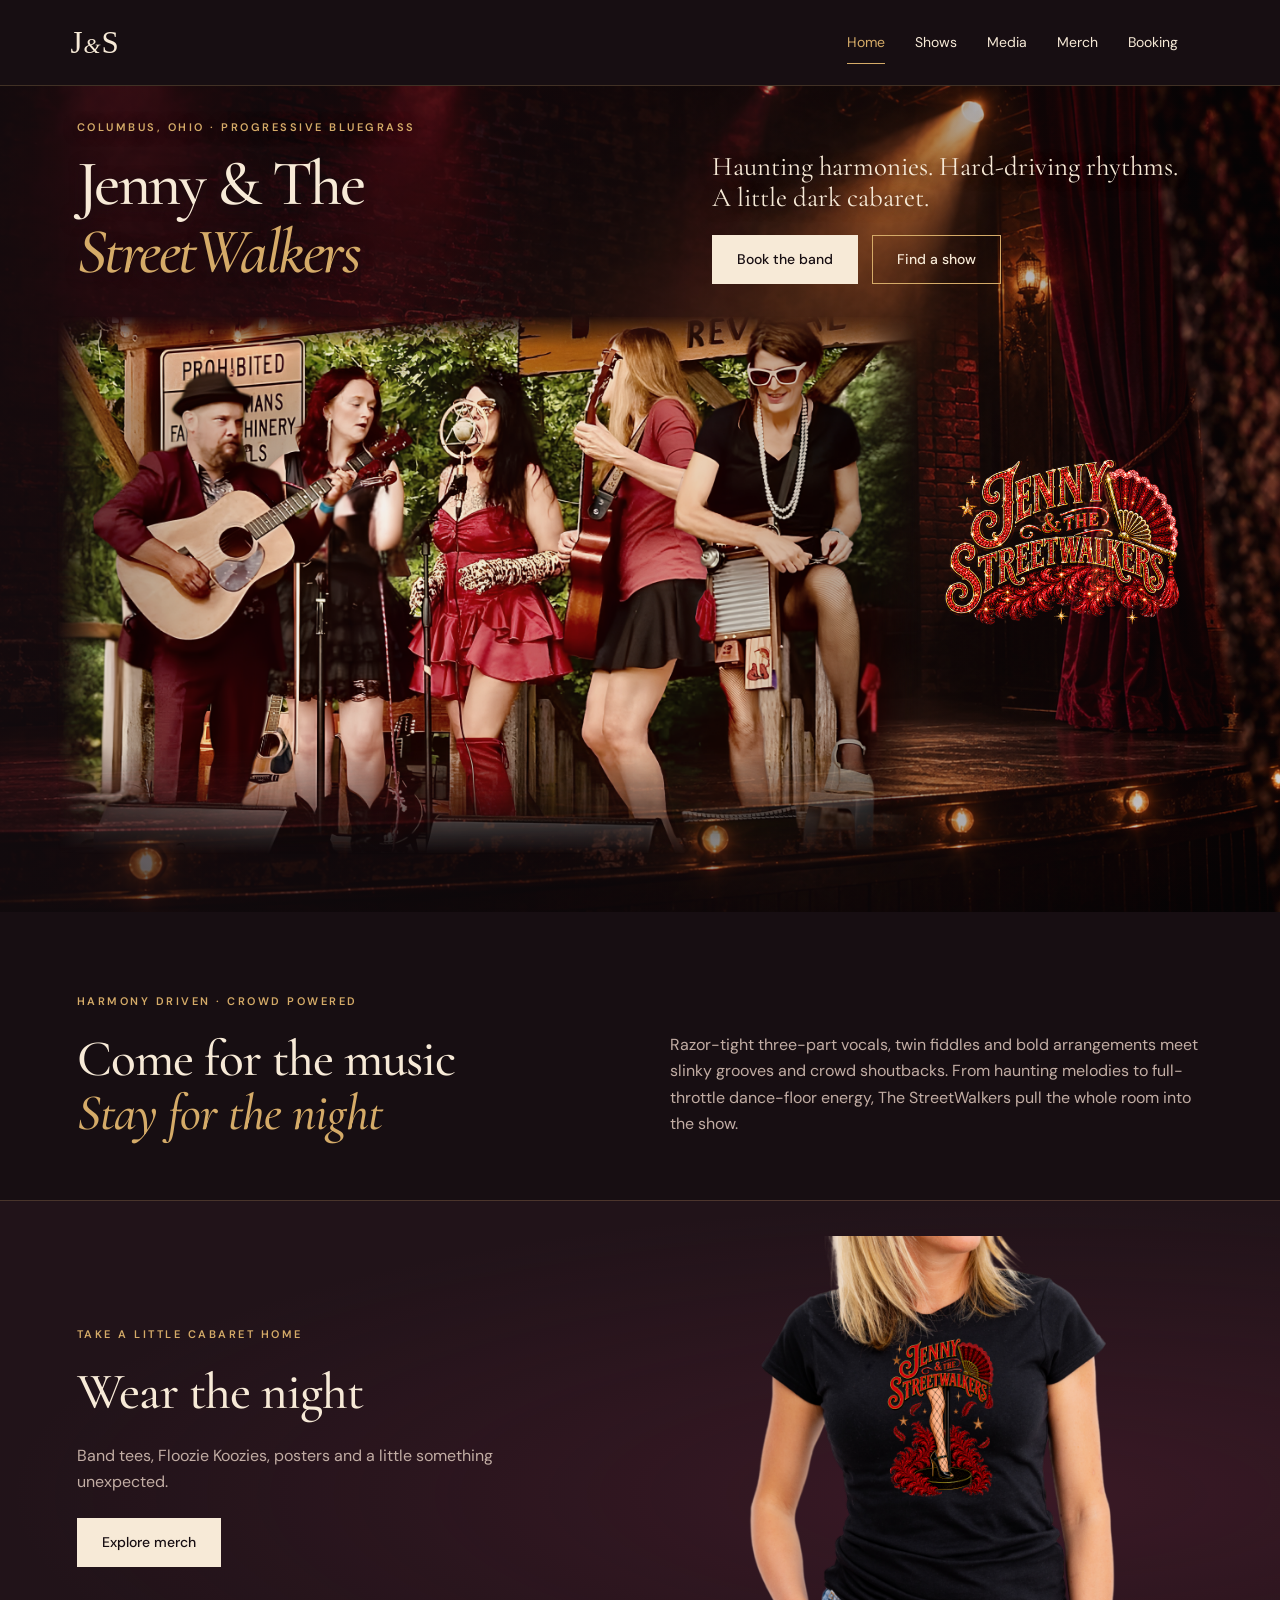
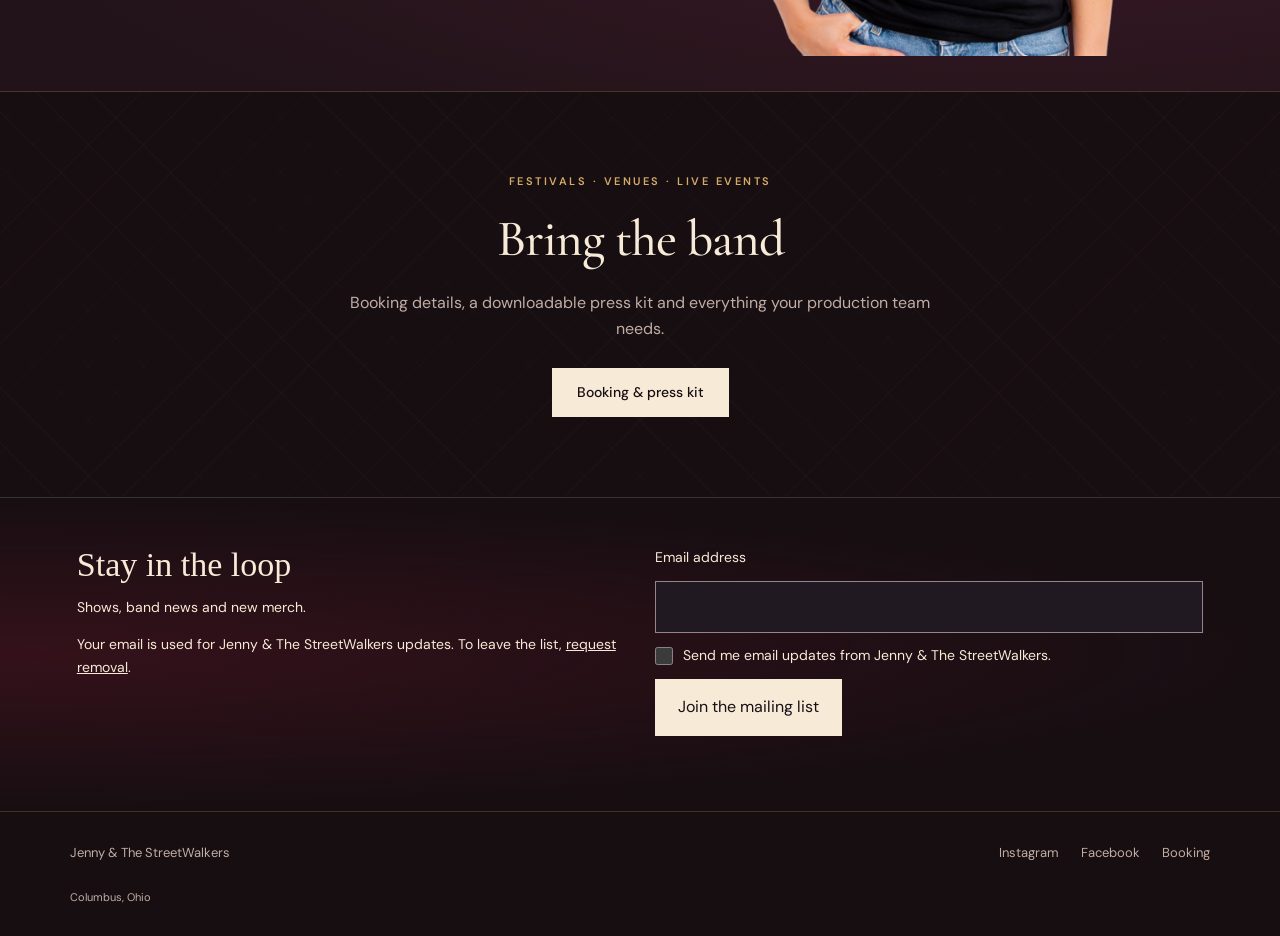
==== index.html @ 3a01b727 "Initial commit" ====
<!doctype html>
<html lang="en">
<head>
  <meta charset="utf-8">
  <meta name="viewport" content="width=device-width,initial-scale=1">
  <meta name="robots" content="index,follow">
  <meta name="theme-color" content="#170e12">
  <meta name="description" content="Jenny &amp; The StreetWalkers. Harmony-driven progressive bluegrass from Columbus, Ohio. Shows, merchandise, media and festival booking.">
  <title>Home | Jenny &amp; The StreetWalkers</title>
  <link rel="icon" href="art/logo.png">
  <link rel="stylesheet" href="release.css?v=shows-1">
<link rel="stylesheet" href="mailing-list.css"></head>
<body>
<a class="skip" href="#main">Skip to content</a>
<header>
  <a class="wordmark" href="index.html" aria-label="Jenny &amp; The StreetWalkers home">J<span>&amp;</span>S</a>
  <nav aria-label="Main navigation"><a aria-current="page" href="index.html">Home</a><a href="shows.html">Shows</a><a href="media.html">Media</a><a href="merch.html">Merch</a><a href="contact.html">Booking</a></nav>
</header>
<main id="main">
<section class="hero hero-performance">
  <div class="hero-copy"><p class="eyebrow">Columbus, Ohio · Progressive bluegrass</p>
    <h1>Jenny &amp; The<br/><em>StreetWalkers</em></h1>
    <p class="hero-tag">Haunting harmonies. Hard-driving rhythms.<br/>A little dark cabaret.</p>
    <p class="hero-sub">Roots, dark cabaret &amp; circus noir. Five musicians. One shared microphone. A night built together.</p>
    <div class="actions"><a class="button light" href="contact.html">Book the band</a><a class="button" href="shows.html">Find a show</a></div>
  </div>
  <div class="hero-visuals"><figure class="hero-band-photo"><img src="band.png" width="4000" height="2500" fetchpriority="high" alt="Jenny &amp; The StreetWalkers performing together"></figure>
  <figure class="hero-art"><img src="art/logo.png" width="2000" height="2000" alt="Jenny &amp; The StreetWalkers logo"></figure>
  </div>
</section>
<section class="section intro"><p class="eyebrow">Harmony driven · Crowd powered</p><div class="split"><h2>Come for the music<br/><em>Stay for the night</em></h2><p>Razor-tight three-part vocals, twin fiddles and bold arrangements meet slinky grooves and crowd shoutbacks. From haunting melodies to full-throttle dance-floor energy, The StreetWalkers pull the whole room into the show.</p></div>
</section>

<section class="section merch-teaser"><div><p class="eyebrow">Take a little cabaret home</p><h2>Wear the night</h2><p>Band tees, Floozie Koozies, posters and a little something unexpected.</p><a class="button light" href="merch.html">Explore merch</a></div><img src="art/wear-the-night-slide6.png" width="2000" height="2000" loading="lazy" alt="Jenny &amp; The StreetWalkers merchandise artwork"></section>
<section class="section booking"><p class="eyebrow">Festivals · Venues · Live events</p><h2>Bring the band</h2><p>Booking details, a downloadable press kit and everything your production team needs.</p><a class="button light" href="contact.html">Booking &amp; press kit</a></section>
</main>
<section class="mailing-signup jenny-mailing" aria-labelledby="mailing-heading"><div><h2 id="mailing-heading">Stay in the loop</h2><p>Shows, band news and new merch.</p><p>Your email is used for Jenny &amp; The StreetWalkers updates. To leave the list, <a href="mailto:jennywalker4rio@gmail.com?subject=Unsubscribe">request removal</a>.</p></div><form name="jenny-mailing-list" method="POST" data-netlify="true" netlify-honeypot="bot-field"><input type="hidden" name="form-name" value="jenny-mailing-list"><p hidden><label>Leave this empty<input name="bot-field" tabindex="-1" autocomplete="off"></label></p><label for="mailing-email">Email address</label><input id="mailing-email" name="email" type="email" autocomplete="email" required maxlength="254"><label class="mailing-consent"><input type="checkbox" name="consent" value="Yes, send me email updates" required><span>Send me email updates from Jenny &amp; The StreetWalkers.</span></label><button type="submit">Join the mailing list</button><p role="status" aria-live="polite"></p></form></section><footer><span>Jenny &amp; The StreetWalkers</span><div><a href="https://www.instagram.com/jwalkers007/" target="_blank" rel="noopener noreferrer">Instagram</a><a href="https://www.facebook.com/share/1En8tn4dpR/" target="_blank" rel="noopener noreferrer">Facebook</a><a href="contact.html">Booking</a></div><small>Columbus, Ohio</small></footer>
<script src="mailing-list.js" defer></script></body>
</html>
---- release.css ----
@import url('https://fonts.googleapis.com/css2?family=Cormorant+Garamond:ital,wght@0,500;0,600;1,500&family=DM+Sans:wght@400;500;600&display=swap');
:root{color-scheme:dark;--ink:#170e12;--cream:#f7ead7;--muted:#c2ada4;--gold:#d5ab68;--line:#d5ab6838}
*{box-sizing:border-box}html{scroll-behavior:smooth;scroll-padding-top:24px}body{margin:0;background:var(--ink);color:var(--cream);font-family:'DM Sans',Arial,sans-serif;font-size:16px;line-height:1.65}a{color:inherit;text-decoration:none}a:focus-visible,select:focus-visible{outline:2px solid var(--gold);outline-offset:5px}img{display:block;max-width:100%;height:auto}select{font:inherit}[hidden]{display:none!important}p{margin:0 0 22px}h1,h2,h3{font-family:'Cormorant Garamond',Georgia,serif;font-weight:500;line-height:1.06;margin:0 0 24px}h1{font-size:clamp(56px,6.2vw,92px);letter-spacing:-2.5px}h2{font-size:clamp(38px,4vw,60px);letter-spacing:-1px}h3{font-size:30px}em{color:var(--gold);font-weight:500}.eyebrow{text-transform:uppercase;letter-spacing:2.5px;font-size:11px;font-weight:600;color:var(--gold);margin:0 0 22px}.muted{color:var(--muted);font-size:14px}.lead{font-family:'Cormorant Garamond',Georgia,serif;font-size:clamp(26px,3vw,38px);line-height:1.3;max-width:750px}.section{padding:80px max(6%,calc((100% - 1250px)/2))}.actions{display:flex;gap:14px;flex-wrap:wrap;margin-top:28px}.button{display:inline-flex;align-items:center;justify-content:center;min-height:48px;padding:13px 24px;border:1px solid var(--gold);font-size:14px;font-weight:500;line-height:1.5;transition:background .2s,color .2s}.button.light{background:var(--cream);color:var(--ink);border-color:var(--cream)}.button:hover{background:var(--gold);color:var(--ink)}.text-link{display:inline-block;border-bottom:1px solid var(--gold);padding-bottom:5px;font-size:14px;color:var(--gold)}
header{display:grid;grid-template-columns:auto 1fr auto;gap:32px;align-items:center;padding:17px 5.5%;border-bottom:1px solid var(--line);background:#170e12}.wordmark{font-family:Georgia,serif;font-size:31px;letter-spacing:-2px}.wordmark span{font-size:22px;font-style:italic;padding:0 3px}nav{display:flex;justify-content:flex-end;align-items:center;gap:30px;font-size:14px}nav a{padding:9px 0;border-bottom:1px solid transparent}nav a:hover,nav a[aria-current]{color:var(--gold);border-color:var(--gold)}.rg-escape{width:40px;height:40px;border:1px solid var(--line);border-radius:50%;padding:4px}.rg-escape img{width:100%;height:100%;object-fit:cover;border-radius:50%;filter:invert(1)}
.hero{display:grid;grid-template-columns:1.05fr .95fr;align-items:center;min-height:680px;padding:45px max(6%,calc((100% - 1250px)/2)) 50px;gap:30px;position:relative;isolation:isolate;overflow:hidden;background:radial-gradient(ellipse at 90% 45%,#65243180,transparent 65%),#170e12}.hero:before{content:'';position:absolute;inset:0;background:linear-gradient(90deg,#170e12b8 0%,#170e1280 48%,#170e1233 100%),url('stage.png') center/cover;z-index:-1}.hero-copy{position:relative;z-index:1}.hero h1{font-size:clamp(45px,5.3vw,80px)}.hero-tag{font-family:'Cormorant Garamond',Georgia,serif;font-size:clamp(27px,3.2vw,44px);line-height:1.12;margin-top:30px}.hero-sub{max-width:430px;font-size:15px;color:var(--muted)}.hero-art{margin:0;display:flex;justify-content:center;align-items:center}.hero-art img{max-height:650px;width:100%;object-fit:contain;filter:drop-shadow(0 22px 40px #0008)}.split{display:grid;grid-template-columns:1fr 1fr;gap:60px;align-items:start}.split>p{color:var(--muted);max-width:550px}.band-photo{margin:45px 0 0;border:1px solid var(--line);overflow:hidden}.band-photo img{width:100%}.intro{padding-bottom:35px}.shows{padding-top:65px}.section-heading{display:flex;justify-content:space-between;align-items:baseline;gap:20px}.show-row{display:flex;align-items:center;gap:32px;padding:25px 0;border-block:1px solid var(--line);margin-bottom:24px}.show-row h3,.show-row p{margin:0}.show-row p{font-size:14px;color:var(--muted);margin-top:7px}.date{min-width:70px;text-align:center}.date span,.date small{display:block;font-size:12px;letter-spacing:2px}.date strong{display:block;font-size:44px;font-family:Georgia,serif;font-weight:400;line-height:1.2}.ticket{margin-left:auto;font-size:14px;color:var(--gold)}.merch-teaser{display:grid;grid-template-columns:1fr 1fr;gap:60px;align-items:center;background:radial-gradient(ellipse at 80% 60%,#6e253f50,transparent 70%),#211319;border-block:1px solid var(--line);padding-block:35px}.merch-teaser img{max-height:420px;width:100%;object-fit:contain}.merch-teaser p:not(.eyebrow){color:var(--muted);max-width:470px}.booking{text-align:center;background:repeating-linear-gradient(45deg,transparent 0 38px,#d5ab6806 38px 39px),repeating-linear-gradient(-45deg,transparent 0 38px,#d5ab6806 38px 39px)}.booking p:not(.eyebrow){color:var(--muted);max-width:600px;margin:0 auto 25px}
.page-heading{padding-bottom:32px;background:radial-gradient(ellipse at 90% 10%,#75253540,transparent 65%)}.page-heading h1{font-size:clamp(68px,9vw,120px)}.booking-grid{display:grid;grid-template-columns:1fr 1fr;gap:28px;padding-top:18px}.contact-card,.press-card{border:1px solid var(--line);padding:36px;background:#211319}.press-card{background:linear-gradient(130deg,#42202a,#211319)}.booking-grid h2{font-size:46px}.phone{font-family:Georgia,serif;font-size:clamp(24px,2.6vw,34px);color:var(--gold);white-space:nowrap}.contact-card .muted{margin-top:25px;margin-bottom:0}.download-list{margin-top:22px}.download-list a{display:flex;justify-content:space-between;gap:15px;padding:17px 0;border-bottom:1px solid var(--line);font-size:14px}.download-list a:hover{color:var(--gold)}.stages{padding-block:45px;border-block:1px solid var(--line)}.stage-list{font-family:'Cormorant Garamond',Georgia,serif;font-size:28px;line-height:1.7;margin:0}.bio{max-width:1000px;margin:auto;padding-inline:6%}.bio>p:not(.eyebrow){color:var(--muted)}.media-panel{padding-top:0}.media-panel .band-photo{margin-top:0;margin-bottom:55px}.media-panel .split p{color:var(--muted)}
.shop-notice{max-width:700px;color:var(--muted);font-size:15px}.product-grid{display:grid;grid-template-columns:repeat(3,minmax(0,1fr));gap:28px;padding-top:24px}.product{border:1px solid var(--line);background:#24151d;display:flex;flex-direction:column;overflow:hidden}.product-art{background:radial-gradient(ellipse at center,#594330,#302029 75%);height:340px;padding:20px}.product-art img{width:100%;height:100%;object-fit:contain}.product-info{padding:25px;display:flex;flex-direction:column;flex:1}.product-title{display:flex;align-items:baseline;justify-content:space-between;gap:12px}.price{font-size:19px;color:var(--gold);white-space:nowrap}.product h2{font-size:29px;letter-spacing:-.4px;margin-bottom:15px}.product-info>p{font-size:14px;color:var(--muted)}.product-info label{font-size:12px;color:var(--gold);margin-bottom:6px}.product-info select{background:var(--ink);color:var(--cream);border:1px solid var(--line);padding:10px;width:100%;margin-bottom:18px}.product-info .offer{color:var(--gold);font-size:12px;margin-top:auto}.availability{font-size:12px!important;margin:12px 0 0;border-top:1px solid var(--line);padding-top:12px}.bundle-note{padding-top:15px}.bundle-note .muted{max-width:700px}.bundle-note h2{font-size:45px}
footer{display:flex;align-items:center;flex-wrap:wrap;gap:25px;padding:30px 5.5%;border-top:1px solid var(--line);font-size:13px;color:var(--muted)}footer>span{margin-right:auto}footer div{display:flex;gap:22px}footer a:hover{color:var(--gold)}footer small{flex-basis:100%;font-size:11px}.skip{position:fixed;left:10px;top:-100px;z-index:20;padding:12px;background:var(--cream);color:var(--ink)}.skip:focus{top:10px}
@media(max-width:1000px){.product-grid{grid-template-columns:repeat(2,minmax(0,1fr))}.hero{min-height:0}.hero h1{font-size:53px}.hero-art img{max-height:580px}.booking-grid{gap:18px}.contact-card,.press-card{padding:26px}.booking-grid h2{font-size:38px}.split{gap:35px}}
@media(max-width:650px){header{grid-template-columns:1fr auto;gap:10px;padding:13px 6%}header .wordmark{grid-column:1;grid-row:1}header .rg-escape{grid-column:2;grid-row:1}nav{grid-column:1/-1;grid-row:2;justify-content:space-between;gap:12px;font-size:13px}nav a{min-height:44px;display:flex;align-items:center}.section{padding:55px 6%}.hero{grid-template-columns:1fr;padding:40px 6% 30px;gap:12px}.hero h1{font-size:clamp(42px,11vw,67px);letter-spacing:-1.5px}.hero-copy .eyebrow{font-size:10px;letter-spacing:1.5px}.hero-tag{font-size:33px;margin-top:22px}.hero-sub{font-size:14px}.hero-art img{max-height:460px}.hero-art{margin-top:15px}.actions{gap:10px}.button{padding:13px 19px}.split,.booking-grid{grid-template-columns:1fr;gap:22px}.intro{padding-bottom:20px}.intro h2{font-size:40px}.band-photo{margin-top:24px}.section-heading{display:block}.section-heading .eyebrow{margin-top:-8px}.show-row{gap:14px;flex-wrap:wrap}.show-row h3{font-size:25px}.date{min-width:53px}.ticket{margin-left:67px}.merch-teaser{grid-template-columns:1fr;gap:20px}.merch-teaser img{max-height:320px}.page-heading{padding-bottom:24px}.page-heading h1{font-size:76px}.booking-grid{padding-top:0}.contact-card,.press-card{padding:24px}.press-card .button{width:100%;padding-inline:12px}.stage-list{font-size:25px}.product-grid{grid-template-columns:1fr;padding-top:10px;gap:24px}.product-art{height:360px}.product-title h2{font-size:32px}.product-info{padding:24px}.product-info .offer{margin-top:0}.bundle-note{padding-top:0}.media-panel{padding-top:0}.media-panel .split>div+div{padding-top:20px}footer{gap:18px}footer>span{flex-basis:100%}}
@media(prefers-reduced-motion:reduce){html{scroll-behavior:auto}*{transition:none!important}}

/* Prominent biography and email booking contact. */
.email{display:inline-block;color:var(--gold);font-size:clamp(17px,1.8vw,24px);overflow-wrap:anywhere}.bio-feature{display:grid;grid-template-columns:.85fr 1.35fr;gap:65px;max-width:none;padding:35px max(6%,calc((100% - 1250px)/2)) 75px}.bio-heading img{width:240px;margin:25px 0}.bio-heading .button{display:flex;width:max-content}.bio-heading .text-link{margin-top:20px}.bio-story p{color:var(--muted)}.bio-story p:first-child{font-family:Georgia,serif;font-size:23px;line-height:1.55;color:var(--cream)}.shows-widget{min-height:160px;margin-bottom:25px}.hero-copy{text-shadow:0 2px 14px #170e12}.hero-copy .button{text-shadow:none}
@media(max-width:650px){.bio-feature{grid-template-columns:1fr;gap:30px;padding:15px 6% 45px}.bio-heading img{display:none}.bio-heading h2{font-size:43px}.bio-story p:first-child{font-size:20px}.hero:before{background-image:linear-gradient(90deg,#170e12b0,#170e1266);background-image:linear-gradient(90deg,#170e12b0,#170e1266),url(stage.png);background-position:65% top}.email{font-size:18px}}

/* Performance photography and cabaret artwork share the opening stage. */
.hero-performance{display:block;padding-top:32px;padding-bottom:40px}
.hero-performance .hero-copy{display:grid;grid-template-columns:1.2fr 1fr;column-gap:45px;align-items:center;margin-bottom:30px}
.hero-performance .eyebrow{grid-column:1/-1;margin-bottom:14px}
.hero-performance h1{grid-column:1;grid-row:2/4;font-size:clamp(46px,5vw,70px);margin-bottom:0}
.hero-performance .hero-tag{grid-column:2;grid-row:2;font-size:27px;margin:0 0 18px}
.hero-performance .hero-sub{display:none}
.hero-performance .actions{grid-column:2;grid-row:3;margin:0}
.hero-visuals{display:grid;grid-template-columns:minmax(0,1fr) 25%;align-items:center;gap:14px;position:relative}
.hero-band-photo{margin:0;border:1px solid var(--line);box-shadow:0 16px 45px #0007}
.hero-band-photo img{width:100%;height:auto}
.hero-performance .hero-art{margin:0;mix-blend-mode:screen}
.hero-performance .hero-art img{max-height:490px;filter:none}
@media(max-width:650px){
.hero-performance{padding-top:25px}
.hero-performance .hero-copy{display:block;margin-bottom:25px}
.hero-performance h1{font-size:clamp(42px,11vw,64px);margin-bottom:18px}
.hero-performance .hero-tag{font-size:23px;max-width:330px}
.hero-performance .actions{margin-top:20px}
.hero-visuals{display:block;padding-bottom:135px}
.hero-performance .hero-art{position:absolute;right:-4px;bottom:-5px;width:115px}
.hero-performance .hero-art img{max-height:155px}
.hero-visuals:after{content:'Roots, dark cabaret & circus noir';display:block;position:absolute;left:0;bottom:40px;max-width:55%;font-family:Georgia,serif;font-size:21px;line-height:1.4;color:var(--gold)}
}

/* Feather the live photograph into the stage rather than framing it. */
.hero-performance{padding-bottom:70px}
.hero-visuals{align-items:end;gap:20px}
.hero-band-photo{border:0;box-shadow:none;position:relative;margin:0 -16px -12px -20px}
.hero-band-photo img{filter:brightness(.94) saturate(.92) sepia(.09);-webkit-mask-image:linear-gradient(to right,transparent,#000 5%,#000 94%,transparent),linear-gradient(to bottom,transparent,#000 6%,#000 80%,transparent 100%);mask-image:linear-gradient(to right,transparent,#000 5%,#000 94%,transparent),linear-gradient(to bottom,transparent,#000 6%,#000 80%,transparent 100%);-webkit-mask-composite:source-in;mask-composite:intersect}
.hero-performance .hero-art{align-self:center;padding-bottom:45px}
.hero-performance .hero-art img{max-height:310px}
.bio-heading img{mix-blend-mode:screen;width:270px;max-height:365px;object-fit:contain;object-position:left center}
@media(max-width:650px){.hero-performance{padding-bottom:30px}.hero-band-photo{margin:0 -12px}.hero-band-photo img{-webkit-mask-image:linear-gradient(to right,transparent,#000 4%,#000 96%,transparent),linear-gradient(to bottom,transparent,#000 5%,#000 85%,transparent);mask-image:linear-gradient(to right,transparent,#000 4%,#000 96%,transparent),linear-gradient(to bottom,transparent,#000 5%,#000 85%,transparent)}.hero-performance .hero-art{padding-bottom:0;bottom:0;width:112px}.hero-performance .hero-art img{max-height:130px}.bio-heading img{display:block;width:145px;max-height:185px;margin:18px 0}}

.calendar-heading{padding-bottom:32px}.calendar-heading h1{font-size:clamp(48px,7vw,88px)}
.calendar-frame{margin:0 auto 80px;width:88%;max-width:1250px;padding:34px;background:repeating-linear-gradient(55deg,transparent 0 17px,#080407 18px 21px,transparent 22px 38px),repeating-linear-gradient(-55deg,transparent 0 17px,#080407 18px 21px,transparent 22px 38px),radial-gradient(ellipse at top,#d52948,#870c25 60%,#3c0715);border:1px solid #df4663;box-shadow:0 20px 70px #0008,inset 0 0 35px #160008}
.calendar-panel{background:#170e12;padding:36px;border:1px solid #b94159;box-shadow:0 0 0 5px #16070dc9}.calendar-panel .section-heading h2{font-size:clamp(30px,4vw,48px)}.calendar-panel .shows-widget{min-height:220px}.calendar-panel .actions{flex-wrap:wrap}
@media(max-width:650px){.calendar-frame{width:94%;padding:15px;margin-bottom:45px}.calendar-panel{padding:22px 14px}.calendar-panel .section-heading{display:block}.calendar-panel .section-heading .eyebrow{margin-top:14px}.calendar-heading{padding-top:40px}}

.bundle-grid{display:grid;grid-template-columns:repeat(3,minmax(0,1fr));gap:20px;margin-top:30px}.bundle-card{padding:26px;border:1px solid var(--line);background:#170e12;display:flex;flex-direction:column;align-items:flex-start}.bundle-card h3{font-size:28px;margin:0}.bundle-card p{flex:1}.bundle-card .button{margin-top:15px}@media(max-width:850px){.bundle-grid{grid-template-columns:repeat(2,minmax(0,1fr))}}@media(max-width:550px){.bundle-grid{grid-template-columns:1fr}}

/* Stage photograph and cabaret lighting for the concert calendar. */
.calendar-page{position:relative;isolation:isolate;background:#14090e;overflow:hidden}
.calendar-page:before{content:'';position:absolute;inset:0;z-index:-2;background:linear-gradient(180deg,#18081155,#18081199 65%,#14090e),url('art/calendar-stage.png') center top / min(100%,1080px) auto no-repeat}
.calendar-page:after{content:'';position:absolute;inset:0;z-index:-1;pointer-events:none;background:radial-gradient(ellipse at 3% 15%,#ef173c66,transparent 48%),radial-gradient(ellipse at 97% 22%,#f4aa4940,transparent 45%),linear-gradient(90deg,#14090e80,transparent 30%,transparent 70%,#14090e80)}
.calendar-page .calendar-heading{text-shadow:0 2px 16px #000;padding-top:85px;padding-bottom:65px}
.calendar-page .calendar-frame{padding:64px;width:92%;box-shadow:0 0 65px #b3133945,0 25px 80px #0009,inset 0 0 35px #160008;background:repeating-linear-gradient(55deg,transparent 0 17px,#080407 18px 21px,transparent 22px 38px),repeating-linear-gradient(-55deg,transparent 0 17px,#080407 18px 21px,transparent 22px 38px),radial-gradient(ellipse at 15% 0%,#e23c58,#8b102b 55%,#380714)}
.calendar-page .calendar-panel{background:#170e12f5;box-shadow:0 0 0 5px #16070dc9,0 0 28px #0009}
@media(max-width:650px){.calendar-page:before{background-size:auto,min(145%,750px) auto;background-position:center top}.calendar-page .calendar-heading{padding-top:55px;padding-bottom:45px}.calendar-page .calendar-frame{width:96%;padding:27px}.calendar-page .calendar-panel{padding:22px 12px}}

.bundle-art{display:grid;grid-template-columns:repeat(4,minmax(0,1fr));gap:6px;width:100%;margin-bottom:20px;align-items:center}.bundle-art img{width:100%;height:110px;object-fit:contain}.bundle-price{display:block;color:var(--gold);font-size:24px;margin-top:12px}

.ultimate-product .bundle-art{display:grid;grid-template-columns:repeat(2,minmax(0,1fr));gap:12px;margin:0;padding:20px}.ultimate-product .bundle-art img{width:100%;height:150px;object-fit:contain}.bundle-picker{max-width:660px;display:grid;gap:16px}.bundle-picker select{width:100%;min-height:48px;padding:12px;background:#170e12;color:var(--cream);border:1px solid var(--line);font:inherit}.bundle-picker .button{justify-self:start}.bundle-picker [hidden]{display:none}

.product-info .offer{margin-top:0}.product-info>.checkout{margin-top:auto}.product-info>.availability{min-height:49px}

.media-video{aspect-ratio:16/9;width:100%;background:#000;border:1px solid var(--line);margin-top:35px}.media-video iframe{display:block;width:100%;height:100%;border:0}.video-fallback{margin:14px 0 40px}
---- mailing-list.css ----
.mailing-signup{margin:0;padding:48px 6%;border-top:1px solid #ffffff25;background:#101015;color:#f7ead7;display:grid;grid-template-columns:1fr 1fr;gap:30px}.mailing-signup h2{font:normal 34px Georgia,serif;letter-spacing:0;margin:0 0 12px}.mailing-signup p{font-size:14px;line-height:1.6;margin:0 0 15px}.mailing-signup form{display:flex;flex-direction:column;gap:12px;max-width:600px}.mailing-signup label{font-size:14px}.mailing-signup input[type=email]{width:100%;box-sizing:border-box;min-height:48px;padding:12px;background:#211921;color:#fff;border:1px solid #96838c;font:inherit}.mailing-signup .mailing-consent{display:flex;align-items:flex-start;gap:10px;line-height:1.5}.mailing-signup input[type=checkbox]{width:18px;height:18px;flex:none;margin:2px 0}.mailing-signup button{align-self:flex-start;cursor:pointer;color:#171015;background:#f7ead7;border:1px solid #f7ead7;padding:14px 22px;font:inherit}.mailing-signup [hidden]{display:none}.mailing-signup a{text-decoration:underline}.mailing-signup :focus-visible{outline:2px solid #d5ab68;outline-offset:4px}.mailing-signup.jenny-mailing{background:radial-gradient(ellipse at left,#6f182b55,transparent 70%),#170e12}@media(max-width:650px){.mailing-signup{grid-template-columns:1fr;padding:35px 6%;gap:16px}}

.mailing-signup:not(.jenny-mailing) input[type=email]{background:#181c22;border-color:#626a76}
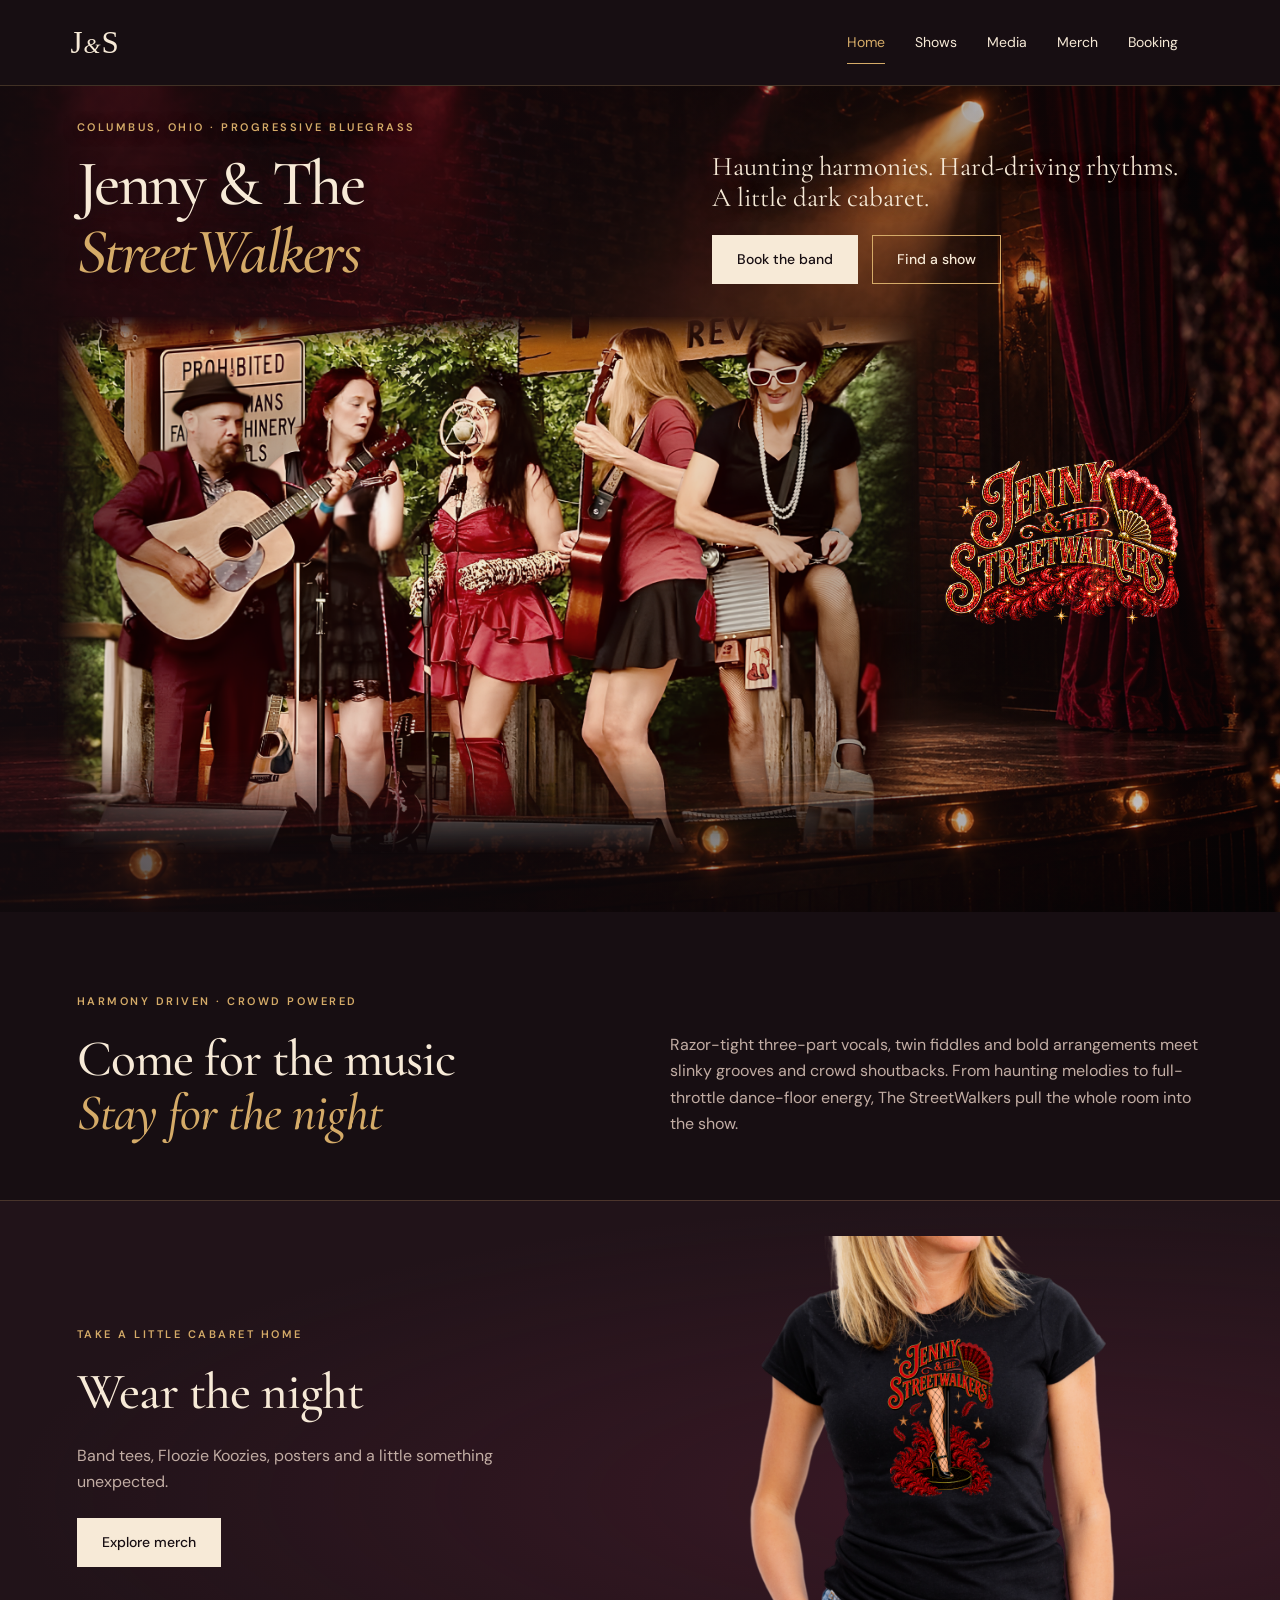
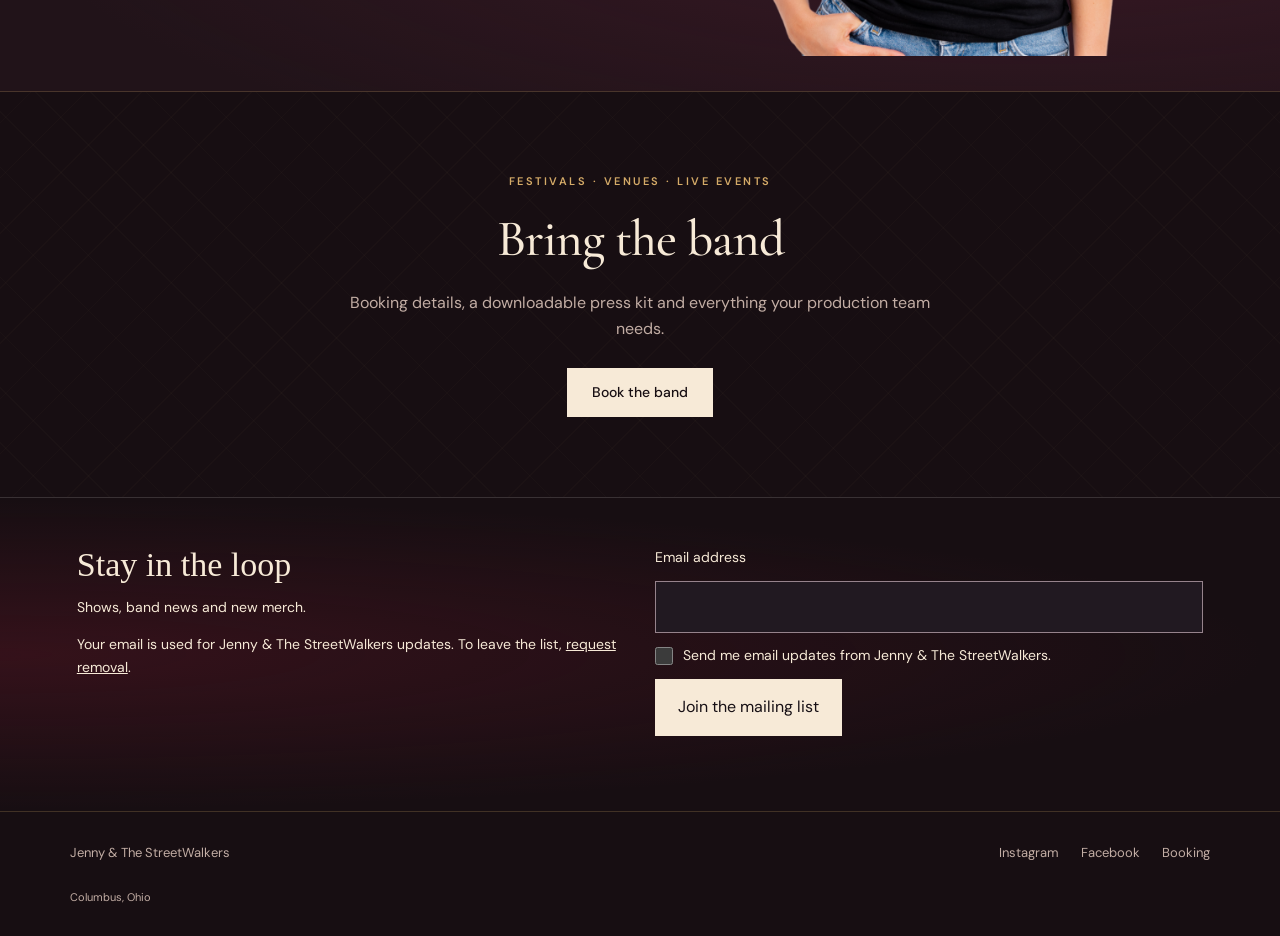
==== commit 9a3f9ded: "Add booking form and past shows" ====
--- a/index.html
+++ b/index.html
@@ -22,7 +22,7 @@
     <h1>Jenny &amp; The<br/><em>StreetWalkers</em></h1>
     <p class="hero-tag">Haunting harmonies. Hard-driving rhythms.<br/>A little dark cabaret.</p>
     <p class="hero-sub">Roots, dark cabaret &amp; circus noir. Five musicians. One shared microphone. A night built together.</p>
-    <div class="actions"><a class="button light" href="contact.html">Book the band</a><a class="button" href="shows.html">Find a show</a></div>
+    <div class="actions"><a class="button light" href="contact.html#booking-form">Book the band</a><a class="button" href="shows.html">Find a show</a></div>
   </div>
   <div class="hero-visuals"><figure class="hero-band-photo"><img src="band.png" width="4000" height="2500" fetchpriority="high" alt="Jenny &amp; The StreetWalkers performing together"></figure>
   <figure class="hero-art"><img src="art/logo.png" width="2000" height="2000" alt="Jenny &amp; The StreetWalkers logo"></figure>
@@ -32,7 +32,7 @@
 </section>
 
 <section class="section merch-teaser"><div><p class="eyebrow">Take a little cabaret home</p><h2>Wear the night</h2><p>Band tees, Floozie Koozies, posters and a little something unexpected.</p><a class="button light" href="merch.html">Explore merch</a></div><img src="art/wear-the-night-slide6.png" width="2000" height="2000" loading="lazy" alt="Jenny &amp; The StreetWalkers merchandise artwork"></section>
-<section class="section booking"><p class="eyebrow">Festivals · Venues · Live events</p><h2>Bring the band</h2><p>Booking details, a downloadable press kit and everything your production team needs.</p><a class="button light" href="contact.html">Booking &amp; press kit</a></section>
+<section class="section booking"><p class="eyebrow">Festivals · Venues · Live events</p><h2>Bring the band</h2><p>Booking details, a downloadable press kit and everything your production team needs.</p><a class="button light" href="contact.html#booking-form">Book the band</a></section>
 </main>
 <section class="mailing-signup jenny-mailing" aria-labelledby="mailing-heading"><div><h2 id="mailing-heading">Stay in the loop</h2><p>Shows, band news and new merch.</p><p>Your email is used for Jenny &amp; The StreetWalkers updates. To leave the list, <a href="mailto:jennywalker4rio@gmail.com?subject=Unsubscribe">request removal</a>.</p></div><form name="jenny-mailing-list" method="POST" data-netlify="true" netlify-honeypot="bot-field"><input type="hidden" name="form-name" value="jenny-mailing-list"><p hidden><label>Leave this empty<input name="bot-field" tabindex="-1" autocomplete="off"></label></p><label for="mailing-email">Email address</label><input id="mailing-email" name="email" type="email" autocomplete="email" required maxlength="254"><label class="mailing-consent"><input type="checkbox" name="consent" value="Yes, send me email updates" required><span>Send me email updates from Jenny &amp; The StreetWalkers.</span></label><button type="submit">Join the mailing list</button><p role="status" aria-live="polite"></p></form></section><footer><span>Jenny &amp; The StreetWalkers</span><div><a href="https://www.instagram.com/jwalkers007/" target="_blank" rel="noopener noreferrer">Instagram</a><a href="https://www.facebook.com/share/1En8tn4dpR/" target="_blank" rel="noopener noreferrer">Facebook</a><a href="contact.html">Booking</a></div><small>Columbus, Ohio</small></footer>
 <script src="mailing-list.js" defer></script></body>
--- a/release.css
+++ b/release.css
@@ -69,6 +69,8 @@
 
 .ultimate-product .bundle-art{display:grid;grid-template-columns:repeat(2,minmax(0,1fr));gap:12px;margin:0;padding:20px}.ultimate-product .bundle-art img{width:100%;height:150px;object-fit:contain}.bundle-picker{max-width:660px;display:grid;gap:16px}.bundle-picker select{width:100%;min-height:48px;padding:12px;background:#170e12;color:var(--cream);border:1px solid var(--line);font:inherit}.bundle-picker .button{justify-self:start}.bundle-picker [hidden]{display:none}
 
+.contact-card form{display:grid;gap:18px}.contact-card .form-grid{display:grid;grid-template-columns:repeat(2,minmax(0,1fr));gap:18px}.contact-card label{display:grid;gap:7px;color:var(--gold);font-size:12px;font-weight:600;letter-spacing:1px;text-transform:uppercase}.contact-card input,.contact-card select,.contact-card textarea{width:100%;min-height:48px;border:1px solid var(--line);background:#170e12;color:var(--cream);padding:12px;font:inherit;text-transform:none;letter-spacing:0}.contact-card textarea{resize:vertical}.contact-card input:focus-visible,.contact-card select:focus-visible,.contact-card textarea:focus-visible{outline:2px solid var(--gold);outline-offset:3px}.contact-card .button{justify-self:start;cursor:pointer}.contact-card .form-note,.contact-card .form-status{margin:0;color:var(--muted);font-size:13px}.contact-card .form-status:not(:empty){color:var(--cream)}@media(max-width:700px){.contact-card .form-grid{grid-template-columns:1fr}}
+
 .product-info .offer{margin-top:0}.product-info>.checkout{margin-top:auto}.product-info>.availability{min-height:49px}
 
 .media-video{aspect-ratio:16/9;width:100%;background:#000;border:1px solid var(--line);margin-top:35px}.media-video iframe{display:block;width:100%;height:100%;border:0}.video-fallback{margin:14px 0 40px}
--- a/mailing-list.css
+++ b/mailing-list.css
@@ -2,3 +2,4 @@
 .mailing-signup{margin:0;padding:48px 6%;border-top:1px solid #ffffff25;background:#101015;color:#f7ead7;display:grid;grid-template-columns:1fr 1fr;gap:30px}.mailing-signup h2{font:normal 34px Georgia,serif;letter-spacing:0;margin:0 0 12px}.mailing-signup p{font-size:14px;line-height:1.6;margin:0 0 15px}.mailing-signup form{display:flex;flex-direction:column;gap:12px;max-width:600px}.mailing-signup label{font-size:14px}.mailing-signup input[type=email]{width:100%;box-sizing:border-box;min-height:48px;padding:12px;background:#211921;color:#fff;border:1px solid #96838c;font:inherit}.mailing-signup .mailing-consent{display:flex;align-items:flex-start;gap:10px;line-height:1.5}.mailing-signup input[type=checkbox]{width:18px;height:18px;flex:none;margin:2px 0}.mailing-signup button{align-self:flex-start;cursor:pointer;color:#171015;background:#f7ead7;border:1px solid #f7ead7;padding:14px 22px;font:inherit}.mailing-signup [hidden]{display:none}.mailing-signup a{text-decoration:underline}.mailing-signup :focus-visible{outline:2px solid #d5ab68;outline-offset:4px}.mailing-signup.jenny-mailing{background:radial-gradient(ellipse at left,#6f182b55,transparent 70%),#170e12}@media(max-width:650px){.mailing-signup{grid-template-columns:1fr;padding:35px 6%;gap:16px}}
 
 .mailing-signup:not(.jenny-mailing) input[type=email]{background:#181c22;border-color:#626a76}
+.mailing-signup .mailing-booking{margin-top:8px;text-decoration:none;width:max-content}
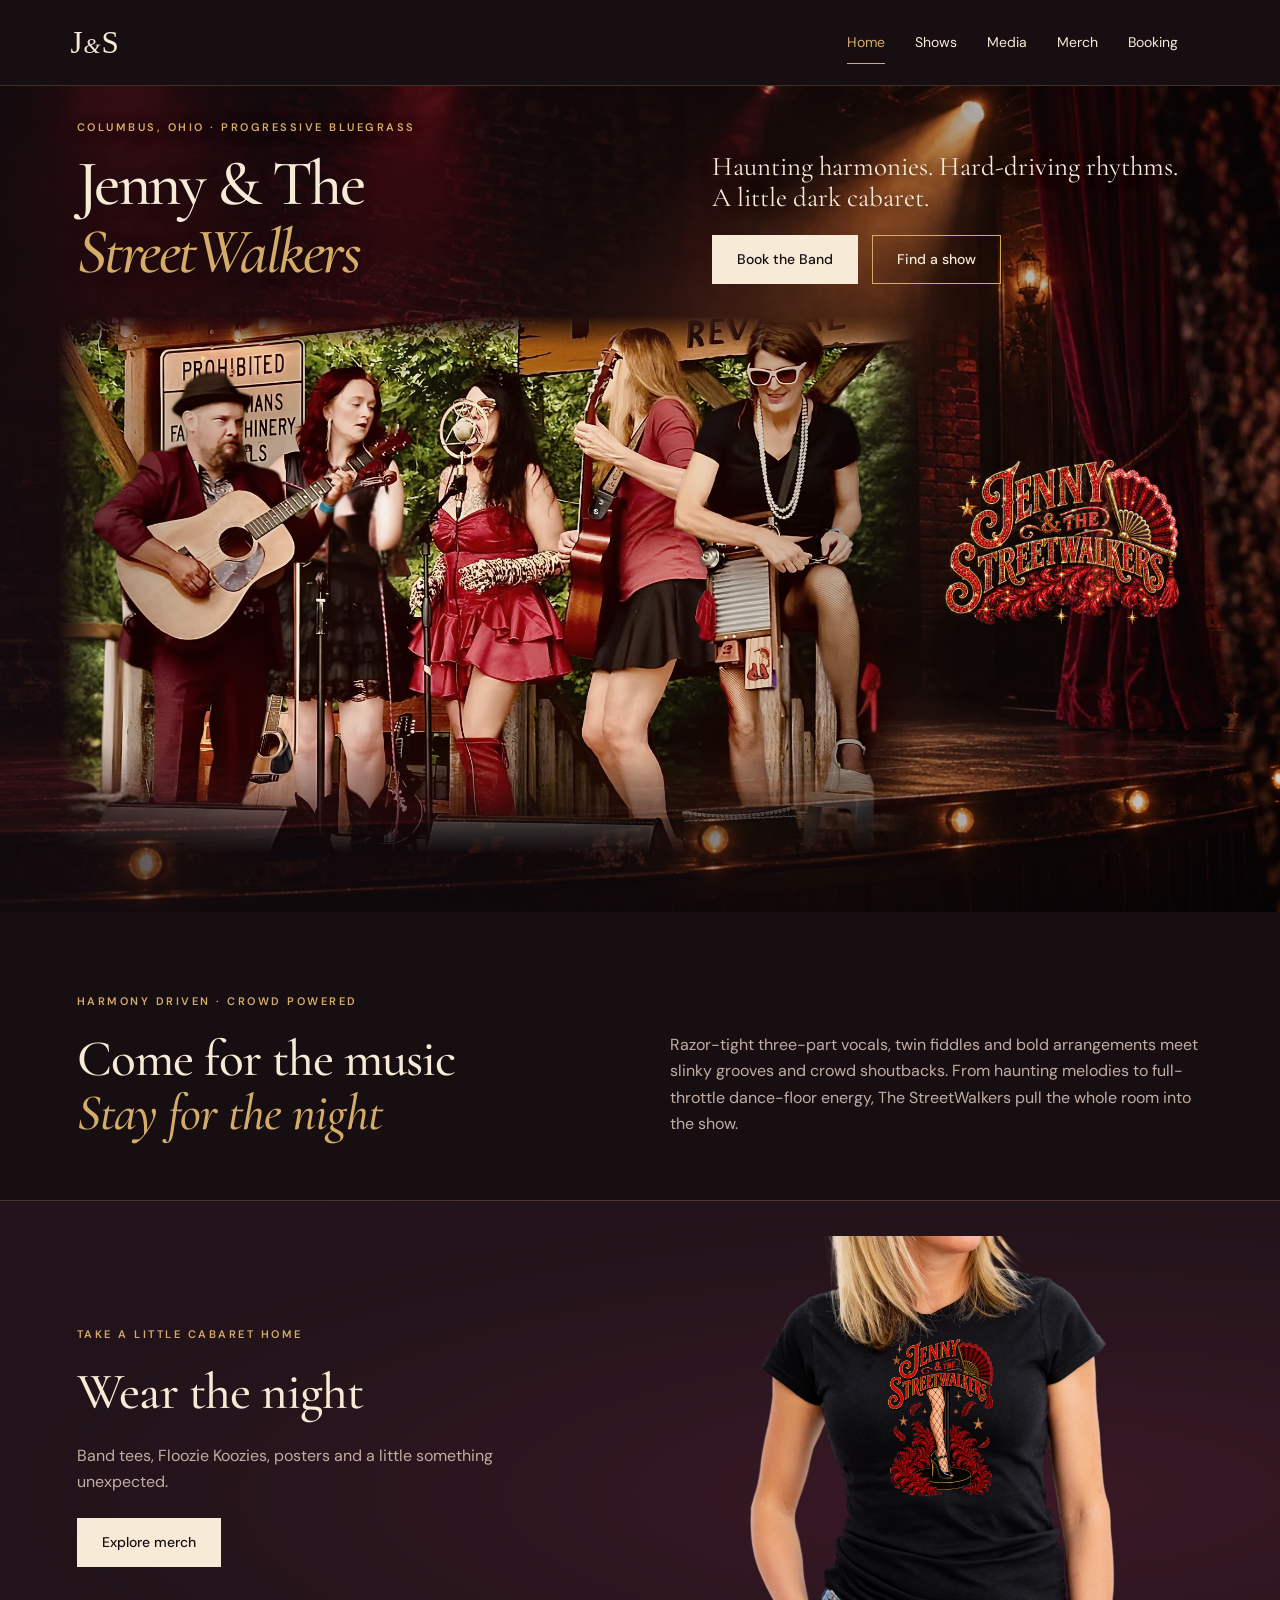
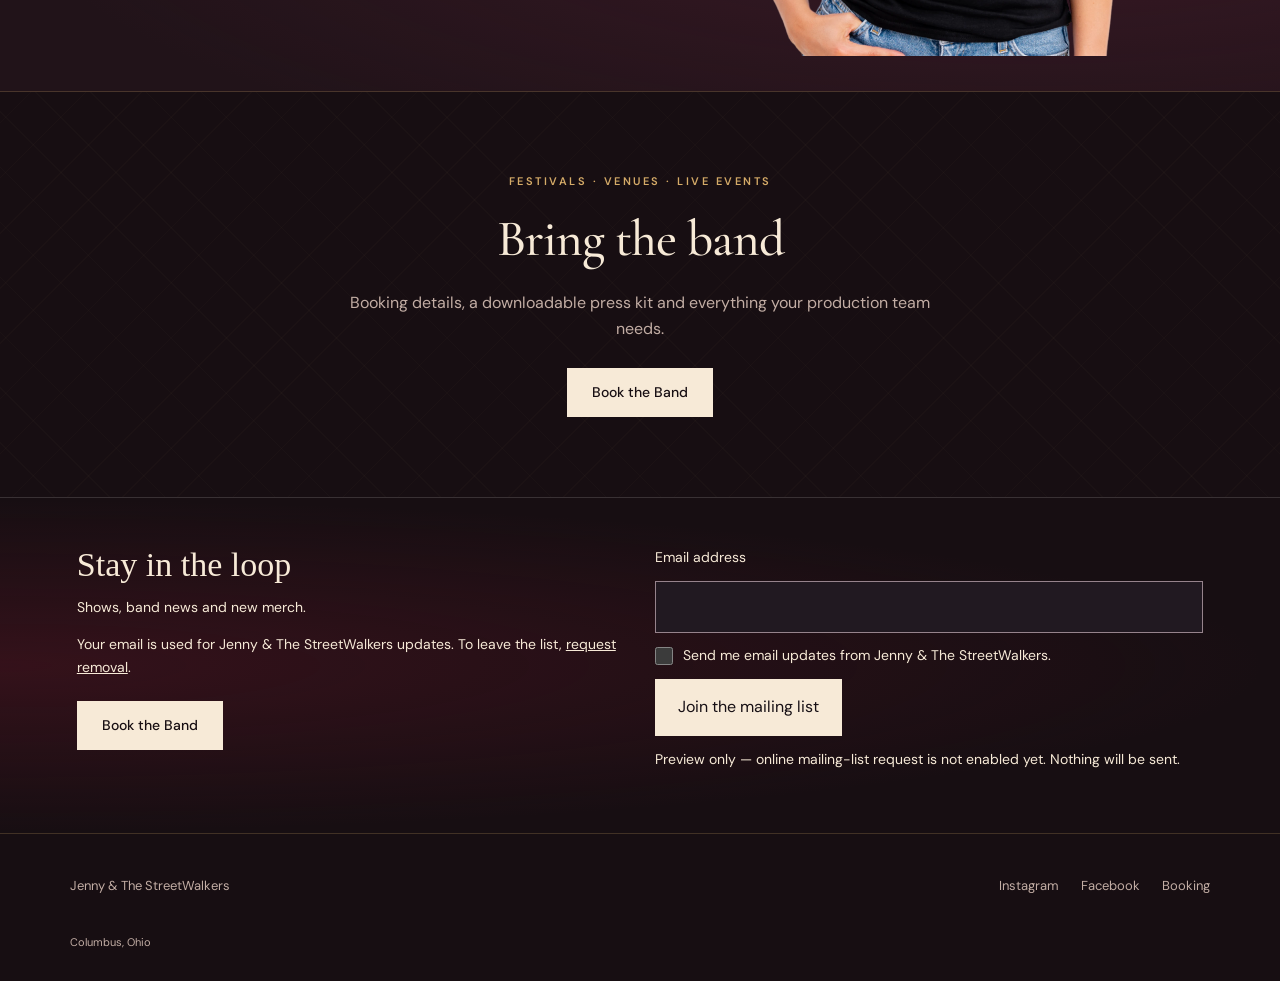
==== commit f1b262af: "Prepare Jenny site for launch with resilient forms and accessible showcase" ====
--- a/index.html
+++ b/index.html
@@ -5,11 +5,21 @@
   <meta name="viewport" content="width=device-width,initial-scale=1">
   <meta name="robots" content="index,follow">
   <meta name="theme-color" content="#170e12">
-  <meta name="description" content="Jenny &amp; The StreetWalkers. Harmony-driven progressive bluegrass from Columbus, Ohio. Shows, merchandise, media and festival booking.">
+  <meta name="description" content="Jenny &amp; The StreetWalkers: harmony-driven progressive bluegrass from Columbus, Ohio. Find shows, watch performances and book the band.">
   <title>Home | Jenny &amp; The StreetWalkers</title>
   <link rel="icon" href="art/logo.png">
   <link rel="stylesheet" href="release.css?v=shows-1">
-<link rel="stylesheet" href="mailing-list.css"></head>
+<link rel="stylesheet" href="mailing-list.css"><meta property="og:title" content="Home | Jenny &amp; The StreetWalkers">
+<meta property="og:description" content="Jenny &amp; The StreetWalkers: harmony-driven progressive bluegrass from Columbus, Ohio. Find shows, watch performances and book the band.">
+<meta property="og:type" content="website">
+<meta property="og:url" content="https://sevenfiresburning.github.io/JennyAndTheStreetWalkers/index.html">
+<meta property="og:image" content="https://sevenfiresburning.github.io/JennyAndTheStreetWalkers/art/social-preview.jpg">
+<meta property="og:image:alt" content="Jenny &amp; The StreetWalkers band artwork">
+<meta name="twitter:card" content="summary_large_image">
+<meta name="twitter:title" content="Home | Jenny &amp; The StreetWalkers">
+<meta name="twitter:description" content="Jenny &amp; The StreetWalkers: harmony-driven progressive bluegrass from Columbus, Ohio. Find shows, watch performances and book the band.">
+<meta name="twitter:image" content="https://sevenfiresburning.github.io/JennyAndTheStreetWalkers/art/social-preview.jpg">
+</head>
 <body>
 <a class="skip" href="#main">Skip to content</a>
 <header>
@@ -22,18 +32,18 @@
     <h1>Jenny &amp; The<br/><em>StreetWalkers</em></h1>
     <p class="hero-tag">Haunting harmonies. Hard-driving rhythms.<br/>A little dark cabaret.</p>
     <p class="hero-sub">Roots, dark cabaret &amp; circus noir. Five musicians. One shared microphone. A night built together.</p>
-    <div class="actions"><a class="button light" href="contact.html#booking-form">Book the band</a><a class="button" href="shows.html">Find a show</a></div>
+    <div class="actions"><a class="button light" href="contact.html#booking-form">Book the Band</a><a class="button" href="shows.html">Find a show</a></div>
   </div>
-  <div class="hero-visuals"><figure class="hero-band-photo"><img src="band.png" width="4000" height="2500" fetchpriority="high" alt="Jenny &amp; The StreetWalkers performing together"></figure>
-  <figure class="hero-art"><img src="art/logo.png" width="2000" height="2000" alt="Jenny &amp; The StreetWalkers logo"></figure>
+  <div class="hero-visuals"><figure class="hero-band-photo"><img src="band.webp" fetchpriority="high" alt="Jenny &amp; The StreetWalkers performing together" width="1600" height="1000"></figure>
+  <figure class="hero-art"><img src="art/logo.webp" alt="Jenny &amp; The StreetWalkers logo" width="1600" height="1600"></figure>
   </div>
 </section>
 <section class="section intro"><p class="eyebrow">Harmony driven · Crowd powered</p><div class="split"><h2>Come for the music<br/><em>Stay for the night</em></h2><p>Razor-tight three-part vocals, twin fiddles and bold arrangements meet slinky grooves and crowd shoutbacks. From haunting melodies to full-throttle dance-floor energy, The StreetWalkers pull the whole room into the show.</p></div>
 </section>
 
-<section class="section merch-teaser"><div><p class="eyebrow">Take a little cabaret home</p><h2>Wear the night</h2><p>Band tees, Floozie Koozies, posters and a little something unexpected.</p><a class="button light" href="merch.html">Explore merch</a></div><img src="art/wear-the-night-slide6.png" width="2000" height="2000" loading="lazy" alt="Jenny &amp; The StreetWalkers merchandise artwork"></section>
-<section class="section booking"><p class="eyebrow">Festivals · Venues · Live events</p><h2>Bring the band</h2><p>Booking details, a downloadable press kit and everything your production team needs.</p><a class="button light" href="contact.html#booking-form">Book the band</a></section>
+<section class="section merch-teaser"><div><p class="eyebrow">Take a little cabaret home</p><h2>Wear the night</h2><p>Band tees, Floozie Koozies, posters and a little something unexpected.</p><a class="button light" href="merch.html">Explore merch</a></div><img src="art/wear-the-night-slide6.webp" loading="lazy" alt="Jenny &amp; The StreetWalkers merchandise artwork" width="1600" height="1600"></section>
+<section class="section booking"><p class="eyebrow">Festivals · Venues · Live events</p><h2>Bring the band</h2><p>Booking details, a downloadable press kit and everything your production team needs.</p><a class="button light" href="contact.html#booking-form">Book the Band</a></section>
 </main>
-<section class="mailing-signup jenny-mailing" aria-labelledby="mailing-heading"><div><h2 id="mailing-heading">Stay in the loop</h2><p>Shows, band news and new merch.</p><p>Your email is used for Jenny &amp; The StreetWalkers updates. To leave the list, <a href="mailto:jennywalker4rio@gmail.com?subject=Unsubscribe">request removal</a>.</p></div><form name="jenny-mailing-list" method="POST" data-netlify="true" netlify-honeypot="bot-field"><input type="hidden" name="form-name" value="jenny-mailing-list"><p hidden><label>Leave this empty<input name="bot-field" tabindex="-1" autocomplete="off"></label></p><label for="mailing-email">Email address</label><input id="mailing-email" name="email" type="email" autocomplete="email" required maxlength="254"><label class="mailing-consent"><input type="checkbox" name="consent" value="Yes, send me email updates" required><span>Send me email updates from Jenny &amp; The StreetWalkers.</span></label><button type="submit">Join the mailing list</button><p role="status" aria-live="polite"></p></form></section><footer><span>Jenny &amp; The StreetWalkers</span><div><a href="https://www.instagram.com/jwalkers007/" target="_blank" rel="noopener noreferrer">Instagram</a><a href="https://www.facebook.com/share/1En8tn4dpR/" target="_blank" rel="noopener noreferrer">Facebook</a><a href="contact.html">Booking</a></div><small>Columbus, Ohio</small></footer>
-<script src="mailing-list.js" defer></script></body>
+<section class="mailing-signup jenny-mailing" aria-labelledby="mailing-heading"><div><h2 id="mailing-heading">Stay in the loop</h2><p>Shows, band news and new merch.</p><p>Your email is used for Jenny &amp; The StreetWalkers updates. To leave the list, <a href="mailto:jennywalker4rio@gmail.com?subject=Unsubscribe">request removal</a>.</p><a class="button light mailing-booking" href="contact.html#booking-form">Book the Band</a></div><form name="jenny-mailing-list" method="POST" data-netlify="true" netlify-honeypot="bot-field"><input type="hidden" name="form-name" value="jenny-mailing-list"><p hidden><label>Leave this empty<input name="bot-field" tabindex="-1" autocomplete="off"></label></p><label for="mailing-email">Email address</label><input id="mailing-email" name="email" type="email" autocomplete="email" required maxlength="254"><label class="mailing-consent"><input type="checkbox" name="consent" value="Yes, send me email updates" required><span>Send me email updates from Jenny &amp; The StreetWalkers.</span></label><button type="submit" disabled>Join the mailing list</button><p role="status" aria-live="polite">Preview: online signup is not enabled yet.</p></form></section><footer><span>Jenny &amp; The StreetWalkers</span><div><a href="https://www.instagram.com/jwalkers007/" target="_blank" rel="noopener noreferrer">Instagram</a><a href="https://www.facebook.com/share/1En8tn4dpR/" target="_blank" rel="noopener noreferrer">Facebook</a><a href="contact.html">Booking</a></div><small>Columbus, Ohio</small></footer>
+<script src="site-config.js" defer></script><script src="site-forms.js" defer></script><script src="mailing-list.js" defer></script></body>
 </html>
--- a/release.css
+++ b/release.css
@@ -1,18 +1,18 @@
 @import url('https://fonts.googleapis.com/css2?family=Cormorant+Garamond:ital,wght@0,500;0,600;1,500&family=DM+Sans:wght@400;500;600&display=swap');
 :root{color-scheme:dark;--ink:#170e12;--cream:#f7ead7;--muted:#c2ada4;--gold:#d5ab68;--line:#d5ab6838}
 *{box-sizing:border-box}html{scroll-behavior:smooth;scroll-padding-top:24px}body{margin:0;background:var(--ink);color:var(--cream);font-family:'DM Sans',Arial,sans-serif;font-size:16px;line-height:1.65}a{color:inherit;text-decoration:none}a:focus-visible,select:focus-visible{outline:2px solid var(--gold);outline-offset:5px}img{display:block;max-width:100%;height:auto}select{font:inherit}[hidden]{display:none!important}p{margin:0 0 22px}h1,h2,h3{font-family:'Cormorant Garamond',Georgia,serif;font-weight:500;line-height:1.06;margin:0 0 24px}h1{font-size:clamp(56px,6.2vw,92px);letter-spacing:-2.5px}h2{font-size:clamp(38px,4vw,60px);letter-spacing:-1px}h3{font-size:30px}em{color:var(--gold);font-weight:500}.eyebrow{text-transform:uppercase;letter-spacing:2.5px;font-size:11px;font-weight:600;color:var(--gold);margin:0 0 22px}.muted{color:var(--muted);font-size:14px}.lead{font-family:'Cormorant Garamond',Georgia,serif;font-size:clamp(26px,3vw,38px);line-height:1.3;max-width:750px}.section{padding:80px max(6%,calc((100% - 1250px)/2))}.actions{display:flex;gap:14px;flex-wrap:wrap;margin-top:28px}.button{display:inline-flex;align-items:center;justify-content:center;min-height:48px;padding:13px 24px;border:1px solid var(--gold);font-size:14px;font-weight:500;line-height:1.5;transition:background .2s,color .2s}.button.light{background:var(--cream);color:var(--ink);border-color:var(--cream)}.button:hover{background:var(--gold);color:var(--ink)}.text-link{display:inline-block;border-bottom:1px solid var(--gold);padding-bottom:5px;font-size:14px;color:var(--gold)}
-header{display:grid;grid-template-columns:auto 1fr auto;gap:32px;align-items:center;padding:17px 5.5%;border-bottom:1px solid var(--line);background:#170e12}.wordmark{font-family:Georgia,serif;font-size:31px;letter-spacing:-2px}.wordmark span{font-size:22px;font-style:italic;padding:0 3px}nav{display:flex;justify-content:flex-end;align-items:center;gap:30px;font-size:14px}nav a{padding:9px 0;border-bottom:1px solid transparent}nav a:hover,nav a[aria-current]{color:var(--gold);border-color:var(--gold)}.rg-escape{width:40px;height:40px;border:1px solid var(--line);border-radius:50%;padding:4px}.rg-escape img{width:100%;height:100%;object-fit:cover;border-radius:50%;filter:invert(1)}
-.hero{display:grid;grid-template-columns:1.05fr .95fr;align-items:center;min-height:680px;padding:45px max(6%,calc((100% - 1250px)/2)) 50px;gap:30px;position:relative;isolation:isolate;overflow:hidden;background:radial-gradient(ellipse at 90% 45%,#65243180,transparent 65%),#170e12}.hero:before{content:'';position:absolute;inset:0;background:linear-gradient(90deg,#170e12b8 0%,#170e1280 48%,#170e1233 100%),url('stage.png') center/cover;z-index:-1}.hero-copy{position:relative;z-index:1}.hero h1{font-size:clamp(45px,5.3vw,80px)}.hero-tag{font-family:'Cormorant Garamond',Georgia,serif;font-size:clamp(27px,3.2vw,44px);line-height:1.12;margin-top:30px}.hero-sub{max-width:430px;font-size:15px;color:var(--muted)}.hero-art{margin:0;display:flex;justify-content:center;align-items:center}.hero-art img{max-height:650px;width:100%;object-fit:contain;filter:drop-shadow(0 22px 40px #0008)}.split{display:grid;grid-template-columns:1fr 1fr;gap:60px;align-items:start}.split>p{color:var(--muted);max-width:550px}.band-photo{margin:45px 0 0;border:1px solid var(--line);overflow:hidden}.band-photo img{width:100%}.intro{padding-bottom:35px}.shows{padding-top:65px}.section-heading{display:flex;justify-content:space-between;align-items:baseline;gap:20px}.show-row{display:flex;align-items:center;gap:32px;padding:25px 0;border-block:1px solid var(--line);margin-bottom:24px}.show-row h3,.show-row p{margin:0}.show-row p{font-size:14px;color:var(--muted);margin-top:7px}.date{min-width:70px;text-align:center}.date span,.date small{display:block;font-size:12px;letter-spacing:2px}.date strong{display:block;font-size:44px;font-family:Georgia,serif;font-weight:400;line-height:1.2}.ticket{margin-left:auto;font-size:14px;color:var(--gold)}.merch-teaser{display:grid;grid-template-columns:1fr 1fr;gap:60px;align-items:center;background:radial-gradient(ellipse at 80% 60%,#6e253f50,transparent 70%),#211319;border-block:1px solid var(--line);padding-block:35px}.merch-teaser img{max-height:420px;width:100%;object-fit:contain}.merch-teaser p:not(.eyebrow){color:var(--muted);max-width:470px}.booking{text-align:center;background:repeating-linear-gradient(45deg,transparent 0 38px,#d5ab6806 38px 39px),repeating-linear-gradient(-45deg,transparent 0 38px,#d5ab6806 38px 39px)}.booking p:not(.eyebrow){color:var(--muted);max-width:600px;margin:0 auto 25px}
-.page-heading{padding-bottom:32px;background:radial-gradient(ellipse at 90% 10%,#75253540,transparent 65%)}.page-heading h1{font-size:clamp(68px,9vw,120px)}.booking-grid{display:grid;grid-template-columns:1fr 1fr;gap:28px;padding-top:18px}.contact-card,.press-card{border:1px solid var(--line);padding:36px;background:#211319}.press-card{background:linear-gradient(130deg,#42202a,#211319)}.booking-grid h2{font-size:46px}.phone{font-family:Georgia,serif;font-size:clamp(24px,2.6vw,34px);color:var(--gold);white-space:nowrap}.contact-card .muted{margin-top:25px;margin-bottom:0}.download-list{margin-top:22px}.download-list a{display:flex;justify-content:space-between;gap:15px;padding:17px 0;border-bottom:1px solid var(--line);font-size:14px}.download-list a:hover{color:var(--gold)}.stages{padding-block:45px;border-block:1px solid var(--line)}.stage-list{font-family:'Cormorant Garamond',Georgia,serif;font-size:28px;line-height:1.7;margin:0}.bio{max-width:1000px;margin:auto;padding-inline:6%}.bio>p:not(.eyebrow){color:var(--muted)}.media-panel{padding-top:0}.media-panel .band-photo{margin-top:0;margin-bottom:55px}.media-panel .split p{color:var(--muted)}
+header{display:grid;grid-template-columns:auto 1fr auto;gap:32px;align-items:center;padding:17px 5.5%;border-bottom:1px solid var(--line);background:#170e12}.wordmark{font-family:Georgia,serif;font-size:31px;letter-spacing:-2px}.wordmark span{font-size:22px;font-style:italic;padding:0 3px}nav{display:flex;justify-content:flex-end;align-items:center;gap:30px;font-size:14px}nav a{padding:9px 0;border-bottom:1px solid transparent}nav a:hover,nav a[aria-current]{color:var(--gold);border-color:var(--gold)}
+.hero{display:grid;grid-template-columns:1.05fr .95fr;align-items:center;min-height:680px;padding:45px max(6%,calc((100% - 1250px)/2)) 50px;gap:30px;position:relative;isolation:isolate;overflow:hidden;background:radial-gradient(ellipse at 90% 45%,#65243180,transparent 65%),#170e12}.hero:before{content:'';position:absolute;inset:0;background:linear-gradient(90deg,#170e12b8 0%,#170e1280 48%,#170e1233 100%),url('stage.webp') center/cover;z-index:-1}.hero-copy{position:relative;z-index:1}.hero h1{font-size:clamp(45px,5.3vw,80px)}.hero-tag{font-family:'Cormorant Garamond',Georgia,serif;font-size:clamp(27px,3.2vw,44px);line-height:1.12;margin-top:30px}.hero-sub{max-width:430px;font-size:15px;color:var(--muted)}.hero-art{margin:0;display:flex;justify-content:center;align-items:center}.hero-art img{max-height:650px;width:100%;object-fit:contain;filter:drop-shadow(0 22px 40px #0008)}.split{display:grid;grid-template-columns:1fr 1fr;gap:60px;align-items:start}.split>p{color:var(--muted);max-width:550px}.band-photo{margin:45px 0 0;border:1px solid var(--line);overflow:hidden}.band-photo img{width:100%}.intro{padding-bottom:35px}.shows{padding-top:65px}.section-heading{display:flex;justify-content:space-between;align-items:baseline;gap:20px}.show-row{display:flex;align-items:center;gap:32px;padding:25px 0;border-block:1px solid var(--line);margin-bottom:24px}.show-row h3,.show-row p{margin:0}.show-row p{font-size:14px;color:var(--muted);margin-top:7px}.date{min-width:70px;text-align:center}.date span,.date small{display:block;font-size:12px;letter-spacing:2px}.date strong{display:block;font-size:44px;font-family:Georgia,serif;font-weight:400;line-height:1.2}.ticket{margin-left:auto;font-size:14px;color:var(--gold)}.merch-teaser{display:grid;grid-template-columns:1fr 1fr;gap:60px;align-items:center;background:radial-gradient(ellipse at 80% 60%,#6e253f50,transparent 70%),#211319;border-block:1px solid var(--line);padding-block:35px}.merch-teaser img{max-height:420px;width:100%;object-fit:contain}.merch-teaser p:not(.eyebrow){color:var(--muted);max-width:470px}.booking{text-align:center;background:repeating-linear-gradient(45deg,transparent 0 38px,#d5ab6806 38px 39px),repeating-linear-gradient(-45deg,transparent 0 38px,#d5ab6806 38px 39px)}.booking p:not(.eyebrow){color:var(--muted);max-width:600px;margin:0 auto 25px}
+.page-heading{padding-bottom:32px;background:radial-gradient(ellipse at 90% 10%,#75253540,transparent 65%)}.page-heading h1{font-size:clamp(68px,9vw,120px)}.booking-grid{display:grid;grid-template-columns:1fr 1fr;align-items:start;gap:28px;padding-top:18px}.contact-card,.press-card{border:1px solid var(--line);padding:36px;background:#211319}.press-card{align-self:start;background:linear-gradient(130deg,#42202a,#211319)}.booking-grid h2{font-size:46px}.phone{font-family:Georgia,serif;font-size:clamp(24px,2.6vw,34px);color:var(--gold);white-space:nowrap}.contact-card .muted{margin-top:25px;margin-bottom:0}.download-list{margin-top:22px}.download-list a{display:flex;justify-content:space-between;gap:15px;padding:17px 0;border-bottom:1px solid var(--line);font-size:14px}.download-list a:hover{color:var(--gold)}.stages{padding-block:45px;border-block:1px solid var(--line)}.stage-list{font-family:'Cormorant Garamond',Georgia,serif;font-size:28px;line-height:1.7;margin:0}.bio{max-width:1000px;margin:auto;padding-inline:6%}.bio>p:not(.eyebrow){color:var(--muted)}.media-panel{padding-top:0}.media-panel .band-photo{margin-top:0;margin-bottom:55px}.media-panel .split p{color:var(--muted)}
 .shop-notice{max-width:700px;color:var(--muted);font-size:15px}.product-grid{display:grid;grid-template-columns:repeat(3,minmax(0,1fr));gap:28px;padding-top:24px}.product{border:1px solid var(--line);background:#24151d;display:flex;flex-direction:column;overflow:hidden}.product-art{background:radial-gradient(ellipse at center,#594330,#302029 75%);height:340px;padding:20px}.product-art img{width:100%;height:100%;object-fit:contain}.product-info{padding:25px;display:flex;flex-direction:column;flex:1}.product-title{display:flex;align-items:baseline;justify-content:space-between;gap:12px}.price{font-size:19px;color:var(--gold);white-space:nowrap}.product h2{font-size:29px;letter-spacing:-.4px;margin-bottom:15px}.product-info>p{font-size:14px;color:var(--muted)}.product-info label{font-size:12px;color:var(--gold);margin-bottom:6px}.product-info select{background:var(--ink);color:var(--cream);border:1px solid var(--line);padding:10px;width:100%;margin-bottom:18px}.product-info .offer{color:var(--gold);font-size:12px;margin-top:auto}.availability{font-size:12px!important;margin:12px 0 0;border-top:1px solid var(--line);padding-top:12px}.bundle-note{padding-top:15px}.bundle-note .muted{max-width:700px}.bundle-note h2{font-size:45px}
 footer{display:flex;align-items:center;flex-wrap:wrap;gap:25px;padding:30px 5.5%;border-top:1px solid var(--line);font-size:13px;color:var(--muted)}footer>span{margin-right:auto}footer div{display:flex;gap:22px}footer a:hover{color:var(--gold)}footer small{flex-basis:100%;font-size:11px}.skip{position:fixed;left:10px;top:-100px;z-index:20;padding:12px;background:var(--cream);color:var(--ink)}.skip:focus{top:10px}
 @media(max-width:1000px){.product-grid{grid-template-columns:repeat(2,minmax(0,1fr))}.hero{min-height:0}.hero h1{font-size:53px}.hero-art img{max-height:580px}.booking-grid{gap:18px}.contact-card,.press-card{padding:26px}.booking-grid h2{font-size:38px}.split{gap:35px}}
-@media(max-width:650px){header{grid-template-columns:1fr auto;gap:10px;padding:13px 6%}header .wordmark{grid-column:1;grid-row:1}header .rg-escape{grid-column:2;grid-row:1}nav{grid-column:1/-1;grid-row:2;justify-content:space-between;gap:12px;font-size:13px}nav a{min-height:44px;display:flex;align-items:center}.section{padding:55px 6%}.hero{grid-template-columns:1fr;padding:40px 6% 30px;gap:12px}.hero h1{font-size:clamp(42px,11vw,67px);letter-spacing:-1.5px}.hero-copy .eyebrow{font-size:10px;letter-spacing:1.5px}.hero-tag{font-size:33px;margin-top:22px}.hero-sub{font-size:14px}.hero-art img{max-height:460px}.hero-art{margin-top:15px}.actions{gap:10px}.button{padding:13px 19px}.split,.booking-grid{grid-template-columns:1fr;gap:22px}.intro{padding-bottom:20px}.intro h2{font-size:40px}.band-photo{margin-top:24px}.section-heading{display:block}.section-heading .eyebrow{margin-top:-8px}.show-row{gap:14px;flex-wrap:wrap}.show-row h3{font-size:25px}.date{min-width:53px}.ticket{margin-left:67px}.merch-teaser{grid-template-columns:1fr;gap:20px}.merch-teaser img{max-height:320px}.page-heading{padding-bottom:24px}.page-heading h1{font-size:76px}.booking-grid{padding-top:0}.contact-card,.press-card{padding:24px}.press-card .button{width:100%;padding-inline:12px}.stage-list{font-size:25px}.product-grid{grid-template-columns:1fr;padding-top:10px;gap:24px}.product-art{height:360px}.product-title h2{font-size:32px}.product-info{padding:24px}.product-info .offer{margin-top:0}.bundle-note{padding-top:0}.media-panel{padding-top:0}.media-panel .split>div+div{padding-top:20px}footer{gap:18px}footer>span{flex-basis:100%}}
+@media(max-width:650px){header{grid-template-columns:1fr auto;gap:10px;padding:13px 6%}header .wordmark{grid-column:1;grid-row:1}nav{grid-column:1/-1;grid-row:2;justify-content:space-between;gap:12px;font-size:13px}nav a{min-height:44px;display:flex;align-items:center}.section{padding:55px 6%}.hero{grid-template-columns:1fr;padding:40px 6% 30px;gap:12px}.hero h1{font-size:clamp(42px,11vw,67px);letter-spacing:-1.5px}.hero-copy .eyebrow{font-size:10px;letter-spacing:1.5px}.hero-tag{font-size:33px;margin-top:22px}.hero-sub{font-size:14px}.hero-art img{max-height:460px}.hero-art{margin-top:15px}.actions{gap:10px}.button{padding:13px 19px}.split,.booking-grid{grid-template-columns:1fr;gap:22px}.intro{padding-bottom:20px}.intro h2{font-size:40px}.band-photo{margin-top:24px}.section-heading{display:block}.section-heading .eyebrow{margin-top:-8px}.show-row{gap:14px;flex-wrap:wrap}.show-row h3{font-size:25px}.date{min-width:53px}.ticket{margin-left:67px}.merch-teaser{grid-template-columns:1fr;gap:20px}.merch-teaser img{max-height:320px}.page-heading{padding-bottom:24px}.page-heading h1{font-size:76px}.booking-grid{padding-top:0}.contact-card,.press-card{padding:24px}.press-card .button{width:100%;padding-inline:12px}.stage-list{font-size:25px}.product-grid{grid-template-columns:1fr;padding-top:10px;gap:24px}.product-art{height:360px}.product-title h2{font-size:32px}.product-info{padding:24px}.product-info .offer{margin-top:0}.bundle-note{padding-top:0}.media-panel{padding-top:0}.media-panel .split>div+div{padding-top:20px}footer{gap:18px}footer>span{flex-basis:100%}}
 @media(prefers-reduced-motion:reduce){html{scroll-behavior:auto}*{transition:none!important}}
 
 /* Prominent biography and email booking contact. */
 .email{display:inline-block;color:var(--gold);font-size:clamp(17px,1.8vw,24px);overflow-wrap:anywhere}.bio-feature{display:grid;grid-template-columns:.85fr 1.35fr;gap:65px;max-width:none;padding:35px max(6%,calc((100% - 1250px)/2)) 75px}.bio-heading img{width:240px;margin:25px 0}.bio-heading .button{display:flex;width:max-content}.bio-heading .text-link{margin-top:20px}.bio-story p{color:var(--muted)}.bio-story p:first-child{font-family:Georgia,serif;font-size:23px;line-height:1.55;color:var(--cream)}.shows-widget{min-height:160px;margin-bottom:25px}.hero-copy{text-shadow:0 2px 14px #170e12}.hero-copy .button{text-shadow:none}
-@media(max-width:650px){.bio-feature{grid-template-columns:1fr;gap:30px;padding:15px 6% 45px}.bio-heading img{display:none}.bio-heading h2{font-size:43px}.bio-story p:first-child{font-size:20px}.hero:before{background-image:linear-gradient(90deg,#170e12b0,#170e1266);background-image:linear-gradient(90deg,#170e12b0,#170e1266),url(stage.png);background-position:65% top}.email{font-size:18px}}
+@media(max-width:650px){.bio-feature{grid-template-columns:1fr;gap:30px;padding:15px 6% 45px}.bio-heading img{display:none}.bio-heading h2{font-size:43px}.bio-story p:first-child{font-size:20px}.hero:before{background-image:linear-gradient(90deg,#170e12b0,#170e1266);background-image:linear-gradient(90deg,#170e12b0,#170e1266),url(stage.webp);background-position:65% top}.email{font-size:18px}}
 
 /* Performance photography and cabaret artwork share the opening stage. */
 .hero-performance{display:block;padding-top:32px;padding-bottom:40px}
@@ -58,7 +58,7 @@
 
 /* Stage photograph and cabaret lighting for the concert calendar. */
 .calendar-page{position:relative;isolation:isolate;background:#14090e;overflow:hidden}
-.calendar-page:before{content:'';position:absolute;inset:0;z-index:-2;background:linear-gradient(180deg,#18081155,#18081199 65%,#14090e),url('art/calendar-stage.png') center top / min(100%,1080px) auto no-repeat}
+.calendar-page:before{content:'';position:absolute;inset:0;z-index:-2;background:linear-gradient(180deg,#18081155,#18081199 65%,#14090e),url('art/calendar-stage.webp') center top / min(100%,1080px) auto no-repeat}
 .calendar-page:after{content:'';position:absolute;inset:0;z-index:-1;pointer-events:none;background:radial-gradient(ellipse at 3% 15%,#ef173c66,transparent 48%),radial-gradient(ellipse at 97% 22%,#f4aa4940,transparent 45%),linear-gradient(90deg,#14090e80,transparent 30%,transparent 70%,#14090e80)}
 .calendar-page .calendar-heading{text-shadow:0 2px 16px #000;padding-top:85px;padding-bottom:65px}
 .calendar-page .calendar-frame{padding:64px;width:92%;box-shadow:0 0 65px #b3133945,0 25px 80px #0009,inset 0 0 35px #160008;background:repeating-linear-gradient(55deg,transparent 0 17px,#080407 18px 21px,transparent 22px 38px),repeating-linear-gradient(-55deg,transparent 0 17px,#080407 18px 21px,transparent 22px 38px),radial-gradient(ellipse at 15% 0%,#e23c58,#8b102b 55%,#380714)}
@@ -74,3 +74,19 @@
 .product-info .offer{margin-top:0}.product-info>.checkout{margin-top:auto}.product-info>.availability{min-height:49px}
 
 .media-video{aspect-ratio:16/9;width:100%;background:#000;border:1px solid var(--line);margin-top:35px}.media-video iframe{display:block;width:100%;height:100%;border:0}.video-fallback{margin:14px 0 40px}
+
+/* The booking page opens like a cabaret stage, then settles into a still photograph. */
+.booking-showcase{position:relative;isolation:isolate;max-width:1120px;margin:0 auto 35px;padding:28px 46px 45px;overflow:hidden}.booking-showcase-glow{position:absolute;inset:-12%;z-index:-2;background:url('art/booking-live-crowd.webp') center/cover no-repeat;filter:blur(34px) saturate(1.35);opacity:.34;transform:scale(1.08)}.booking-showcase:after{content:'';position:absolute;inset:0;z-index:-1;background:radial-gradient(ellipse at 50% 48%,transparent 25%,#170e12 76%)}.booking-live-photo{position:relative;margin:0 auto;max-width:920px;padding:18px;background:#2a121a;border:1px solid #d5ab6870;box-shadow:0 25px 70px #000b,0 0 42px #a81f4855}.booking-live-photo:before{content:'';position:absolute;inset:-14px;pointer-events:none;border:2px solid #6f4b2c;background:radial-gradient(circle,#ffe6a7 0 3px,#d79738 4px 5px,transparent 6px) top left/32px 16px repeat-x,radial-gradient(circle,#ffe6a7 0 3px,#d79738 4px 5px,transparent 6px) bottom left/32px 16px repeat-x,radial-gradient(circle,#ffe6a7 0 3px,#d79738 4px 5px,transparent 6px) top left/16px 32px repeat-y,radial-gradient(circle,#ffe6a7 0 3px,#d79738 4px 5px,transparent 6px) top right/16px 32px repeat-y;filter:drop-shadow(0 0 8px #f2b94eaa);animation:marquee-glow 4.8s ease-in-out 1}.booking-live-photo img{width:100%;aspect-ratio:16/9;object-fit:cover;display:block}.booking-live-photo figcaption{position:absolute;left:35px;bottom:35px;z-index:4;margin:0;color:#fff2dc;font-family:'Cormorant Garamond',Georgia,serif;font-size:clamp(22px,3vw,38px);text-shadow:0 2px 16px #000,0 0 25px #8b0d35}.stage-blinds{display:none;position:absolute;inset:18px;z-index:5;grid-template-columns:repeat(8,1fr);perspective:900px;pointer-events:none}.stage-blinds span{background:linear-gradient(90deg,#240912,#6d1930 48%,#240912);border-right:1px solid #d5ab6845;transform:rotateY(0);transition:transform .95s cubic-bezier(.64,0,.28,1),opacity .8s ease;transition-delay:calc(var(--blind-index,0) * 55ms)}.stage-blinds span:nth-child(1){--blind-index:0;transform-origin:left}.stage-blinds span:nth-child(2){--blind-index:1;transform-origin:right}.stage-blinds span:nth-child(3){--blind-index:2;transform-origin:left}.stage-blinds span:nth-child(4){--blind-index:3;transform-origin:right}.stage-blinds span:nth-child(5){--blind-index:4;transform-origin:left}.stage-blinds span:nth-child(6){--blind-index:5;transform-origin:right}.stage-blinds span:nth-child(7){--blind-index:6;transform-origin:left}.stage-blinds span:nth-child(8){--blind-index:7;transform-origin:right}.booking-showcase.is-revealed .stage-blinds span{transform:rotateY(88deg);opacity:0}.stage-haze{position:absolute;z-index:3;width:55%;height:55%;border-radius:50%;filter:blur(28px);opacity:.16;pointer-events:none}.haze-one{left:-15%;bottom:-22%;background:#e51f4f;animation:haze-drift-one 4s ease-in-out 1 alternate}.haze-two{right:-18%;top:-20%;background:#563cff;animation:haze-drift-two 4s ease-in-out 1 alternate}.meet-band-photo{width:min(100%,360px)!important;max-height:none!important;margin:28px 0 34px!important;object-fit:contain!important;mix-blend-mode:screen;filter:drop-shadow(0 20px 35px #000a) saturate(1.06);-webkit-mask-image:radial-gradient(ellipse 72% 76% at 50% 45%,#000 62%,transparent 100%);mask-image:radial-gradient(ellipse 72% 76% at 50% 45%,#000 62%,transparent 100%)}@keyframes marquee-glow{0%,100%{opacity:.82;filter:drop-shadow(0 0 6px #f2b94e88)}50%{opacity:1;filter:drop-shadow(0 0 12px #f2b94ecc)}}@keyframes haze-drift-one{to{transform:translate(32%, -18%) scale(1.15)}}@keyframes haze-drift-two{to{transform:translate(-28%, 20%) scale(.9)}}@media(max-width:650px){.booking-showcase{padding:12px 22px 32px;margin-bottom:10px}.booking-live-photo{padding:8px}.booking-live-photo:before{inset:-9px;background-size:24px 12px,24px 12px,12px 24px,12px 24px}.booking-live-photo figcaption{left:18px;bottom:18px;font-size:20px}.stage-blinds{inset:8px}.stage-haze{display:none}.meet-band-photo{width:min(100%,310px)!important;margin-inline:auto!important}}
+@media(prefers-reduced-motion:reduce){.booking-live-photo:before,.stage-haze{animation:none}.stage-blinds{display:none}}
+
+/* Enhancement-only curtains: the photograph stays visible without JavaScript. */
+.booking-showcase.is-enhanced .stage-blinds{display:grid}
+:focus-visible{outline:2px solid var(--gold);outline-offset:4px}
+.booking-grid>*{min-width:0}.contact-card textarea{resize:vertical}
+.contact-card input,.contact-card select{min-height:44px}
+button:disabled{opacity:.65;cursor:default}
+footer a,.text-link{min-height:44px;display:inline-flex;align-items:center}
+.bundle-picker select{min-width:0;max-width:100%}
+@media(prefers-reduced-motion:reduce){.booking-showcase.is-enhanced .stage-blinds{display:none}*,*::before,*::after{animation:none!important;scroll-behavior:auto!important}}
+
+.contact-card input,.contact-card select,.contact-card textarea{font-size:16px;border-color:#94757e}
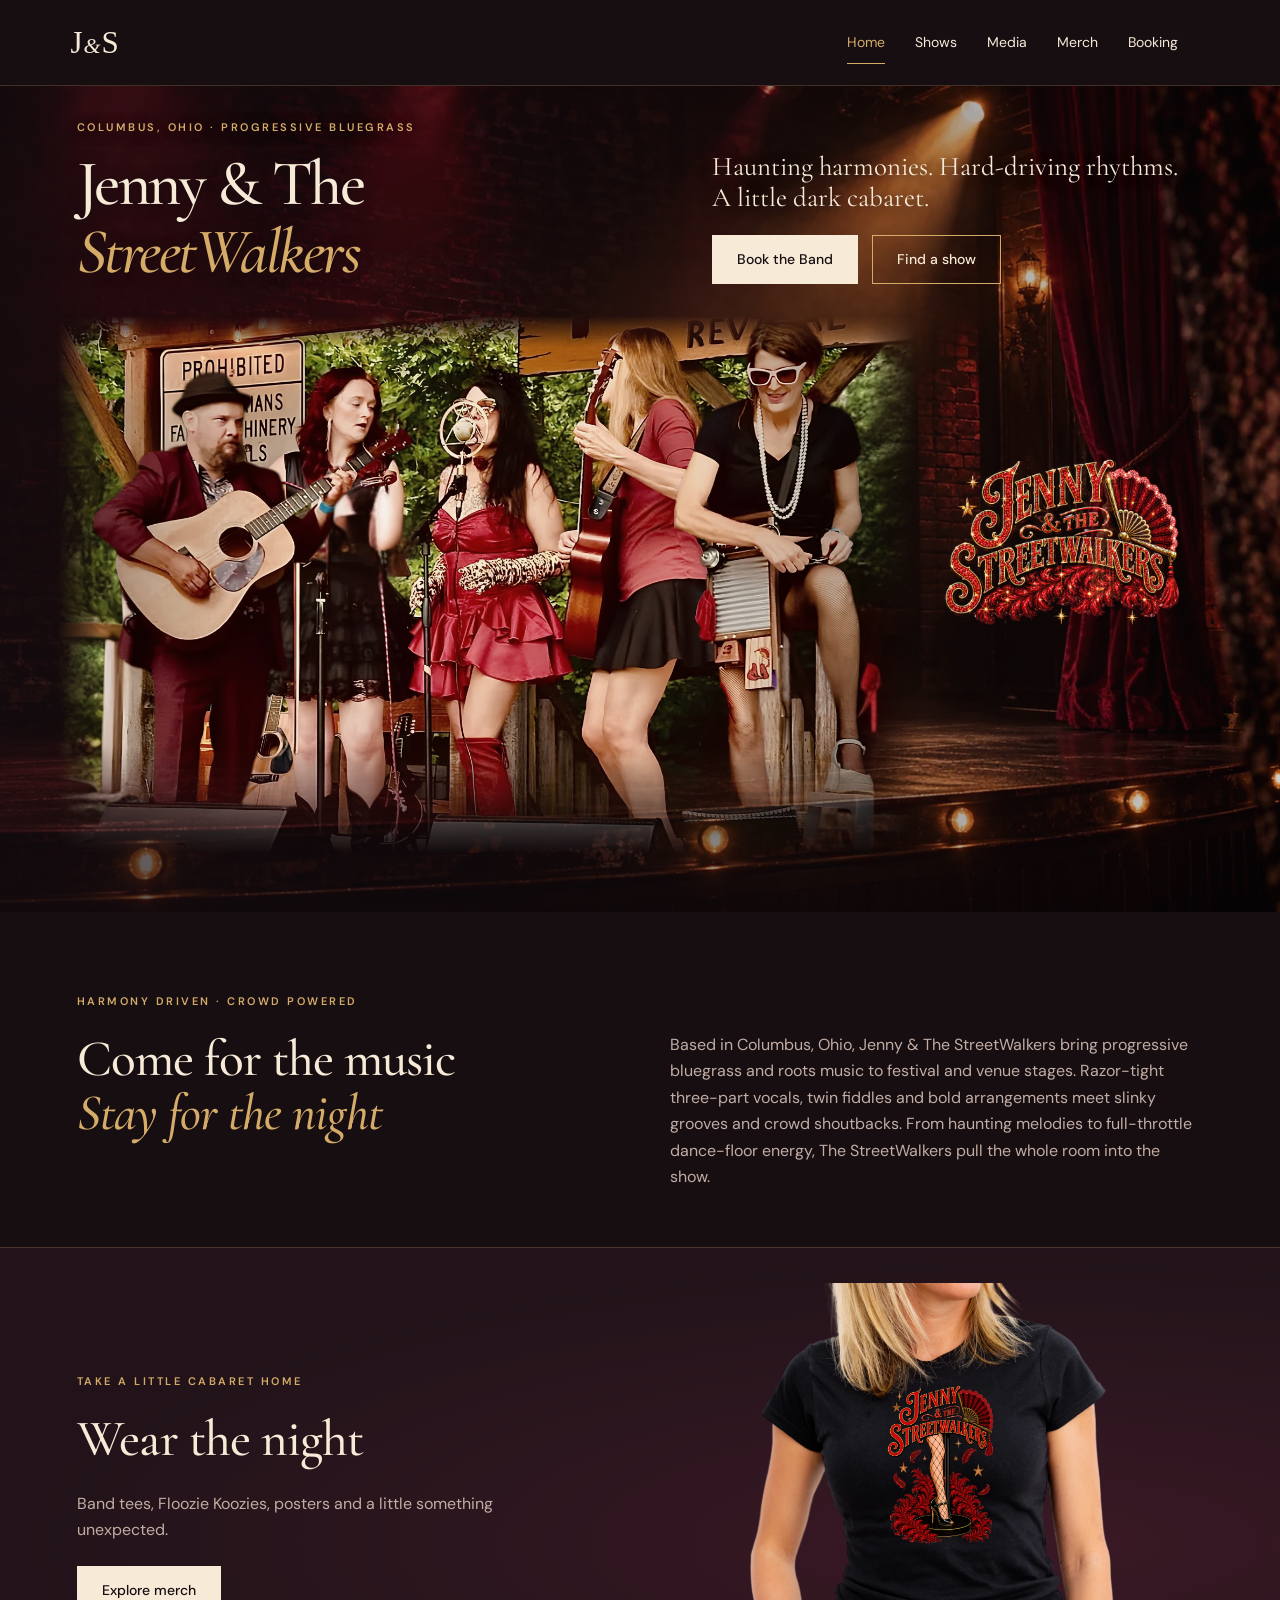
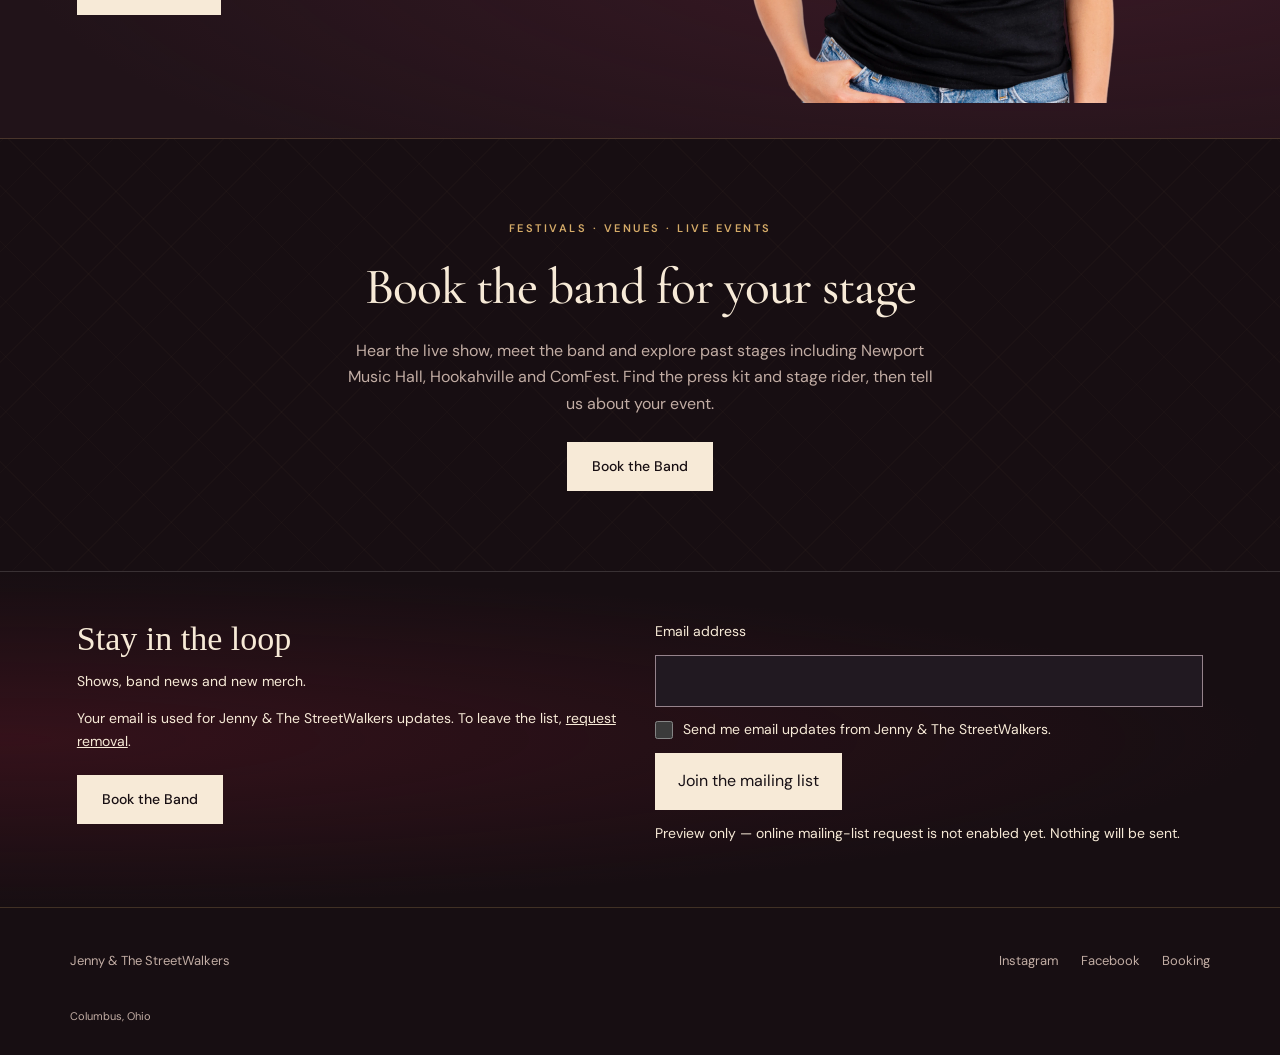
==== commit 42bec332: "Improve booking-focused SEO and search metadata" ====
--- a/index.html
+++ b/index.html
@@ -5,20 +5,27 @@
   <meta name="viewport" content="width=device-width,initial-scale=1">
   <meta name="robots" content="index,follow">
   <meta name="theme-color" content="#170e12">
-  <meta name="description" content="Jenny &amp; The StreetWalkers: harmony-driven progressive bluegrass from Columbus, Ohio. Find shows, watch performances and book the band.">
-  <title>Home | Jenny &amp; The StreetWalkers</title>
+  <meta name="description" content="Columbus, Ohio progressive bluegrass and roots band. Hear Jenny &amp; The StreetWalkers live, explore past stages, and inquire about festival and venue bookings.">
+  <title>Jenny &amp; The StreetWalkers | Columbus Bluegrass &amp; Roots Band</title>
   <link rel="icon" href="art/logo.png">
   <link rel="stylesheet" href="release.css?v=shows-1">
-<link rel="stylesheet" href="mailing-list.css"><meta property="og:title" content="Home | Jenny &amp; The StreetWalkers">
-<meta property="og:description" content="Jenny &amp; The StreetWalkers: harmony-driven progressive bluegrass from Columbus, Ohio. Find shows, watch performances and book the band.">
+<link rel="stylesheet" href="mailing-list.css"><meta property="og:title" content="Jenny &amp; The StreetWalkers | Columbus Bluegrass &amp; Roots Band">
+<meta property="og:description" content="Columbus, Ohio progressive bluegrass and roots band. Hear Jenny &amp; The StreetWalkers live, explore past stages, and inquire about festival and venue bookings.">
 <meta property="og:type" content="website">
-<meta property="og:url" content="https://sevenfiresburning.github.io/JennyAndTheStreetWalkers/index.html">
-<meta property="og:image" content="https://sevenfiresburning.github.io/JennyAndTheStreetWalkers/art/social-preview.jpg">
+<meta property="og:url" content="https://resistanceandground.github.io/JennyAndTheStreetWalkers/">
+<meta property="og:image" content="https://resistanceandground.github.io/JennyAndTheStreetWalkers/art/social-preview.jpg">
 <meta property="og:image:alt" content="Jenny &amp; The StreetWalkers band artwork">
 <meta name="twitter:card" content="summary_large_image">
-<meta name="twitter:title" content="Home | Jenny &amp; The StreetWalkers">
-<meta name="twitter:description" content="Jenny &amp; The StreetWalkers: harmony-driven progressive bluegrass from Columbus, Ohio. Find shows, watch performances and book the band.">
-<meta name="twitter:image" content="https://sevenfiresburning.github.io/JennyAndTheStreetWalkers/art/social-preview.jpg">
+<meta name="twitter:title" content="Jenny &amp; The StreetWalkers | Columbus Bluegrass &amp; Roots Band">
+<meta name="twitter:description" content="Columbus, Ohio progressive bluegrass and roots band. Hear Jenny &amp; The StreetWalkers live, explore past stages, and inquire about festival and venue bookings.">
+<meta name="twitter:image" content="https://resistanceandground.github.io/JennyAndTheStreetWalkers/art/social-preview.jpg">
+
+<link rel="canonical" href="https://resistanceandground.github.io/JennyAndTheStreetWalkers/">
+<meta property="og:site_name" content="Jenny &amp; The StreetWalkers">
+<meta property="og:locale" content="en_US">
+<meta property="og:image:width" content="1200">
+<meta property="og:image:height" content="630">
+<script type="application/ld+json">{"@context": "https://schema.org", "@graph": [{"@type": "WebPage", "@id": "https://resistanceandground.github.io/JennyAndTheStreetWalkers/#webpage", "url": "https://resistanceandground.github.io/JennyAndTheStreetWalkers/", "name": "Jenny & The StreetWalkers | Columbus Bluegrass & Roots Band", "description": "Columbus, Ohio progressive bluegrass and roots band. Hear Jenny & The StreetWalkers live, explore past stages, and inquire about festival and venue bookings.", "inLanguage": "en-US", "about": {"@id": "https://resistanceandground.github.io/JennyAndTheStreetWalkers/#band"}}, {"@type": "MusicGroup", "@id": "https://resistanceandground.github.io/JennyAndTheStreetWalkers/#band", "name": "Jenny & The StreetWalkers", "url": "https://resistanceandground.github.io/JennyAndTheStreetWalkers/", "description": "A progressive bluegrass and roots band based in Columbus, Ohio, with three-part harmonies, twin fiddles and a dark cabaret edge.", "genre": ["Progressive bluegrass", "Roots"], "location": {"@type": "Place", "name": "Columbus, Ohio"}, "image": "https://resistanceandground.github.io/JennyAndTheStreetWalkers/band.webp", "logo": "https://resistanceandground.github.io/JennyAndTheStreetWalkers/art/logo.png", "sameAs": ["https://www.instagram.com/jwalkers007/", "https://www.facebook.com/share/1En8tn4dpR/"]}]}</script>
 </head>
 <body>
 <a class="skip" href="#main">Skip to content</a>
@@ -38,11 +45,11 @@
   <figure class="hero-art"><img src="art/logo.webp" alt="Jenny &amp; The StreetWalkers logo" width="1600" height="1600"></figure>
   </div>
 </section>
-<section class="section intro"><p class="eyebrow">Harmony driven · Crowd powered</p><div class="split"><h2>Come for the music<br/><em>Stay for the night</em></h2><p>Razor-tight three-part vocals, twin fiddles and bold arrangements meet slinky grooves and crowd shoutbacks. From haunting melodies to full-throttle dance-floor energy, The StreetWalkers pull the whole room into the show.</p></div>
+<section class="section intro"><p class="eyebrow">Harmony driven · Crowd powered</p><div class="split"><h2>Come for the music<br/><em>Stay for the night</em></h2><p>Based in Columbus, Ohio, Jenny &amp; The StreetWalkers bring progressive bluegrass and roots music to festival and venue stages. Razor-tight three-part vocals, twin fiddles and bold arrangements meet slinky grooves and crowd shoutbacks. From haunting melodies to full-throttle dance-floor energy, The StreetWalkers pull the whole room into the show.</p></div>
 </section>
 
 <section class="section merch-teaser"><div><p class="eyebrow">Take a little cabaret home</p><h2>Wear the night</h2><p>Band tees, Floozie Koozies, posters and a little something unexpected.</p><a class="button light" href="merch.html">Explore merch</a></div><img src="art/wear-the-night-slide6.webp" loading="lazy" alt="Jenny &amp; The StreetWalkers merchandise artwork" width="1600" height="1600"></section>
-<section class="section booking"><p class="eyebrow">Festivals · Venues · Live events</p><h2>Bring the band</h2><p>Booking details, a downloadable press kit and everything your production team needs.</p><a class="button light" href="contact.html#booking-form">Book the Band</a></section>
+<section class="section booking"><p class="eyebrow">Festivals · Venues · Live events</p><h2>Book the band for your stage</h2><p>Hear the live show, meet the band and explore past stages including Newport Music Hall, Hookahville and ComFest. Find the press kit and stage rider, then tell us about your event.</p><a class="button light" href="contact.html#booking-form">Book the Band</a></section>
 </main>
 <section class="mailing-signup jenny-mailing" aria-labelledby="mailing-heading"><div><h2 id="mailing-heading">Stay in the loop</h2><p>Shows, band news and new merch.</p><p>Your email is used for Jenny &amp; The StreetWalkers updates. To leave the list, <a href="mailto:jennywalker4rio@gmail.com?subject=Unsubscribe">request removal</a>.</p><a class="button light mailing-booking" href="contact.html#booking-form">Book the Band</a></div><form name="jenny-mailing-list" method="POST" data-netlify="true" netlify-honeypot="bot-field"><input type="hidden" name="form-name" value="jenny-mailing-list"><p hidden><label>Leave this empty<input name="bot-field" tabindex="-1" autocomplete="off"></label></p><label for="mailing-email">Email address</label><input id="mailing-email" name="email" type="email" autocomplete="email" required maxlength="254"><label class="mailing-consent"><input type="checkbox" name="consent" value="Yes, send me email updates" required><span>Send me email updates from Jenny &amp; The StreetWalkers.</span></label><button type="submit" disabled>Join the mailing list</button><p role="status" aria-live="polite">Preview: online signup is not enabled yet.</p></form></section><footer><span>Jenny &amp; The StreetWalkers</span><div><a href="https://www.instagram.com/jwalkers007/" target="_blank" rel="noopener noreferrer">Instagram</a><a href="https://www.facebook.com/share/1En8tn4dpR/" target="_blank" rel="noopener noreferrer">Facebook</a><a href="contact.html">Booking</a></div><small>Columbus, Ohio</small></footer>
 <script src="site-config.js" defer></script><script src="site-forms.js" defer></script><script src="mailing-list.js" defer></script></body>
--- a/release.css
+++ b/release.css
@@ -75,18 +75,56 @@
 
 .media-video{aspect-ratio:16/9;width:100%;background:#000;border:1px solid var(--line);margin-top:35px}.media-video iframe{display:block;width:100%;height:100%;border:0}.video-fallback{margin:14px 0 40px}
 
-/* The booking page opens like a cabaret stage, then settles into a still photograph. */
-.booking-showcase{position:relative;isolation:isolate;max-width:1120px;margin:0 auto 35px;padding:28px 46px 45px;overflow:hidden}.booking-showcase-glow{position:absolute;inset:-12%;z-index:-2;background:url('art/booking-live-crowd.webp') center/cover no-repeat;filter:blur(34px) saturate(1.35);opacity:.34;transform:scale(1.08)}.booking-showcase:after{content:'';position:absolute;inset:0;z-index:-1;background:radial-gradient(ellipse at 50% 48%,transparent 25%,#170e12 76%)}.booking-live-photo{position:relative;margin:0 auto;max-width:920px;padding:18px;background:#2a121a;border:1px solid #d5ab6870;box-shadow:0 25px 70px #000b,0 0 42px #a81f4855}.booking-live-photo:before{content:'';position:absolute;inset:-14px;pointer-events:none;border:2px solid #6f4b2c;background:radial-gradient(circle,#ffe6a7 0 3px,#d79738 4px 5px,transparent 6px) top left/32px 16px repeat-x,radial-gradient(circle,#ffe6a7 0 3px,#d79738 4px 5px,transparent 6px) bottom left/32px 16px repeat-x,radial-gradient(circle,#ffe6a7 0 3px,#d79738 4px 5px,transparent 6px) top left/16px 32px repeat-y,radial-gradient(circle,#ffe6a7 0 3px,#d79738 4px 5px,transparent 6px) top right/16px 32px repeat-y;filter:drop-shadow(0 0 8px #f2b94eaa);animation:marquee-glow 4.8s ease-in-out 1}.booking-live-photo img{width:100%;aspect-ratio:16/9;object-fit:cover;display:block}.booking-live-photo figcaption{position:absolute;left:35px;bottom:35px;z-index:4;margin:0;color:#fff2dc;font-family:'Cormorant Garamond',Georgia,serif;font-size:clamp(22px,3vw,38px);text-shadow:0 2px 16px #000,0 0 25px #8b0d35}.stage-blinds{display:none;position:absolute;inset:18px;z-index:5;grid-template-columns:repeat(8,1fr);perspective:900px;pointer-events:none}.stage-blinds span{background:linear-gradient(90deg,#240912,#6d1930 48%,#240912);border-right:1px solid #d5ab6845;transform:rotateY(0);transition:transform .95s cubic-bezier(.64,0,.28,1),opacity .8s ease;transition-delay:calc(var(--blind-index,0) * 55ms)}.stage-blinds span:nth-child(1){--blind-index:0;transform-origin:left}.stage-blinds span:nth-child(2){--blind-index:1;transform-origin:right}.stage-blinds span:nth-child(3){--blind-index:2;transform-origin:left}.stage-blinds span:nth-child(4){--blind-index:3;transform-origin:right}.stage-blinds span:nth-child(5){--blind-index:4;transform-origin:left}.stage-blinds span:nth-child(6){--blind-index:5;transform-origin:right}.stage-blinds span:nth-child(7){--blind-index:6;transform-origin:left}.stage-blinds span:nth-child(8){--blind-index:7;transform-origin:right}.booking-showcase.is-revealed .stage-blinds span{transform:rotateY(88deg);opacity:0}.stage-haze{position:absolute;z-index:3;width:55%;height:55%;border-radius:50%;filter:blur(28px);opacity:.16;pointer-events:none}.haze-one{left:-15%;bottom:-22%;background:#e51f4f;animation:haze-drift-one 4s ease-in-out 1 alternate}.haze-two{right:-18%;top:-20%;background:#563cff;animation:haze-drift-two 4s ease-in-out 1 alternate}.meet-band-photo{width:min(100%,360px)!important;max-height:none!important;margin:28px 0 34px!important;object-fit:contain!important;mix-blend-mode:screen;filter:drop-shadow(0 20px 35px #000a) saturate(1.06);-webkit-mask-image:radial-gradient(ellipse 72% 76% at 50% 45%,#000 62%,transparent 100%);mask-image:radial-gradient(ellipse 72% 76% at 50% 45%,#000 62%,transparent 100%)}@keyframes marquee-glow{0%,100%{opacity:.82;filter:drop-shadow(0 0 6px #f2b94e88)}50%{opacity:1;filter:drop-shadow(0 0 12px #f2b94ecc)}}@keyframes haze-drift-one{to{transform:translate(32%, -18%) scale(1.15)}}@keyframes haze-drift-two{to{transform:translate(-28%, 20%) scale(.9)}}@media(max-width:650px){.booking-showcase{padding:12px 22px 32px;margin-bottom:10px}.booking-live-photo{padding:8px}.booking-live-photo:before{inset:-9px;background-size:24px 12px,24px 12px,12px 24px,12px 24px}.booking-live-photo figcaption{left:18px;bottom:18px;font-size:20px}.stage-blinds{inset:8px}.stage-haze{display:none}.meet-band-photo{width:min(100%,310px)!important;margin-inline:auto!important}}
-@media(prefers-reduced-motion:reduce){.booking-live-photo:before,.stage-haze{animation:none}.stage-blinds{display:none}}
+/* Quiet photographic presentation: no marquee or curtain animation. */
+.booking-showcase{max-width:1120px;margin:0 auto 40px;padding:0 6% 20px}
+.booking-live-photo{margin:0 auto;max-width:920px;border:1px solid var(--line);background:#170e1eee;box-shadow:0 24px 60px #0005}
+.booking-live-photo img{width:100%;height:auto;display:block}
+.booking-live-photo figcaption{padding:17px 22px;color:var(--muted);font-size:13px;letter-spacing:.3px;border-top:1px solid var(--line)}
+.meet-band-photo{width:min(100%,360px)!important;max-height:none!important;margin:28px 0 34px!important;object-fit:contain!important;filter:drop-shadow(0 18px 28px #0005);-webkit-mask-image:linear-gradient(#000 85%,transparent);mask-image:linear-gradient(#000 85%,transparent)}
+@media(max-width:650px){.booking-showcase{margin-bottom:15px}.booking-live-photo figcaption{padding:14px 16px;font-size:12px}.meet-band-photo{width:min(100%,310px)!important;margin-inline:auto!important}}
 
-/* Enhancement-only curtains: the photograph stays visible without JavaScript. */
-.booking-showcase.is-enhanced .stage-blinds{display:grid}
 :focus-visible{outline:2px solid var(--gold);outline-offset:4px}
 .booking-grid>*{min-width:0}.contact-card textarea{resize:vertical}
 .contact-card input,.contact-card select{min-height:44px}
 button:disabled{opacity:.65;cursor:default}
 footer a,.text-link{min-height:44px;display:inline-flex;align-items:center}
 .bundle-picker select{min-width:0;max-width:100%}
-@media(prefers-reduced-motion:reduce){.booking-showcase.is-enhanced .stage-blinds{display:none}*,*::before,*::after{animation:none!important;scroll-behavior:auto!important}}
+@media(prefers-reduced-motion:reduce){*,*::before,*::after{animation:none!important;scroll-behavior:auto!important}}
 
 .contact-card input,.contact-card select,.contact-card textarea{font-size:16px;border-color:#94757e}
+
+/* Inner pages share the home stage, with static red and amber light. */
+.inner-page main{position:relative;isolation:isolate;background:transparent}
+.inner-page main::before{content:'';position:absolute;inset:0 0 auto;height:900px;z-index:-2;pointer-events:none;background:linear-gradient(180deg,#170e1255 0%,#170e1299 45%,var(--ink) 95%),url('stage.webp') center top/cover no-repeat}
+.inner-page main::after{content:'';position:absolute;inset:0 0 auto;height:1000px;z-index:-1;pointer-events:none;background:radial-gradient(ellipse at 0% 8%,#ba163b40,transparent 55%),radial-gradient(ellipse at 100% 12%,#e7af5030,transparent 48%)}
+.inner-page .page-heading,.inner-page .calendar-heading{background:none;padding-top:64px;padding-bottom:40px;text-shadow:0 2px 18px #0008}
+.inner-page .page-heading h1,.inner-page .calendar-heading h1{font-size:clamp(56px,7vw,96px);letter-spacing:-1.8px;margin-bottom:20px}
+.inner-page .page-heading .lead,.inner-page .calendar-heading .lead{max-width:720px;font-size:clamp(25px,3vw,34px)}
+.inner-page .shop-notice{color:var(--cream);max-width:62ch}
+.inner-page .product,.inner-page .contact-card,.inner-page .press-card{background:linear-gradient(145deg,#29191ff5,#1c1217fa);box-shadow:0 14px 35px #0002}
+.inner-page .product-art{background:radial-gradient(ellipse at 50% 35%,#59433090,#21171e 80%)}
+.inner-page .media-video{box-shadow:0 24px 60px #0006;margin-top:0}
+.inner-page .bio-story{max-width:68ch}
+.inner-page .bio-story p{line-height:1.8}
+.inner-page .bio-story p:first-child{line-height:1.6}
+.inner-page .stages{background:linear-gradient(90deg,#64152a20,transparent)}
+.inner-page .calendar-frame{position:relative;isolation:isolate}
+.inner-page .calendar-frame::before{content:'';position:absolute;inset:0;z-index:-1;background:repeating-linear-gradient(55deg,transparent 0 17px,#080407 18px 21px,transparent 22px 38px),repeating-linear-gradient(-55deg,transparent 0 17px,#080407 18px 21px,transparent 22px 38px),linear-gradient(110deg,#a51436b8,#6d1024bb),url('art/calendar-stage.webp') center/cover no-repeat;pointer-events:none}
+.inner-page .calendar-panel{position:relative}
+.inner-page .calendar-frame{background-color:#6d1024}
+.inner-page .mailing-signup{padding-inline:max(6%,calc((100% - 1250px)/2));gap:48px}
+.inner-page .mailing-signup h2{font-family:'Cormorant Garamond',Georgia,serif;font-size:40px}
+@media(max-width:650px){
+ .inner-page main::before{height:680px;background-position:center top}
+ .inner-page main::after{height:720px}
+ .inner-page .page-heading,.inner-page .calendar-heading{padding-top:42px;padding-bottom:30px}
+ .inner-page .page-heading h1,.inner-page .calendar-heading h1{font-size:clamp(52px,13vw,76px)}
+ .inner-page .mailing-signup{gap:22px}
+ .inner-page .calendar-frame::before{inset:0}
+}
+
+/* A single gentle entrance and quiet gallery lighting for the booking photo. */
+.booking-live-photo{animation:booking-photo-arrive 1s ease-out both;box-shadow:0 24px 60px #0005,0 0 45px #d5ab6810;transition:box-shadow .45s ease}
+@keyframes booking-photo-arrive{from{opacity:.82;transform:translateY(6px)}to{opacity:1;transform:translateY(0)}}
+@media(hover:hover){.booking-live-photo:hover{box-shadow:0 28px 65px #0006,0 0 50px #d5ab681a}}
+.booking-summary{max-width:60ch;color:var(--cream)}
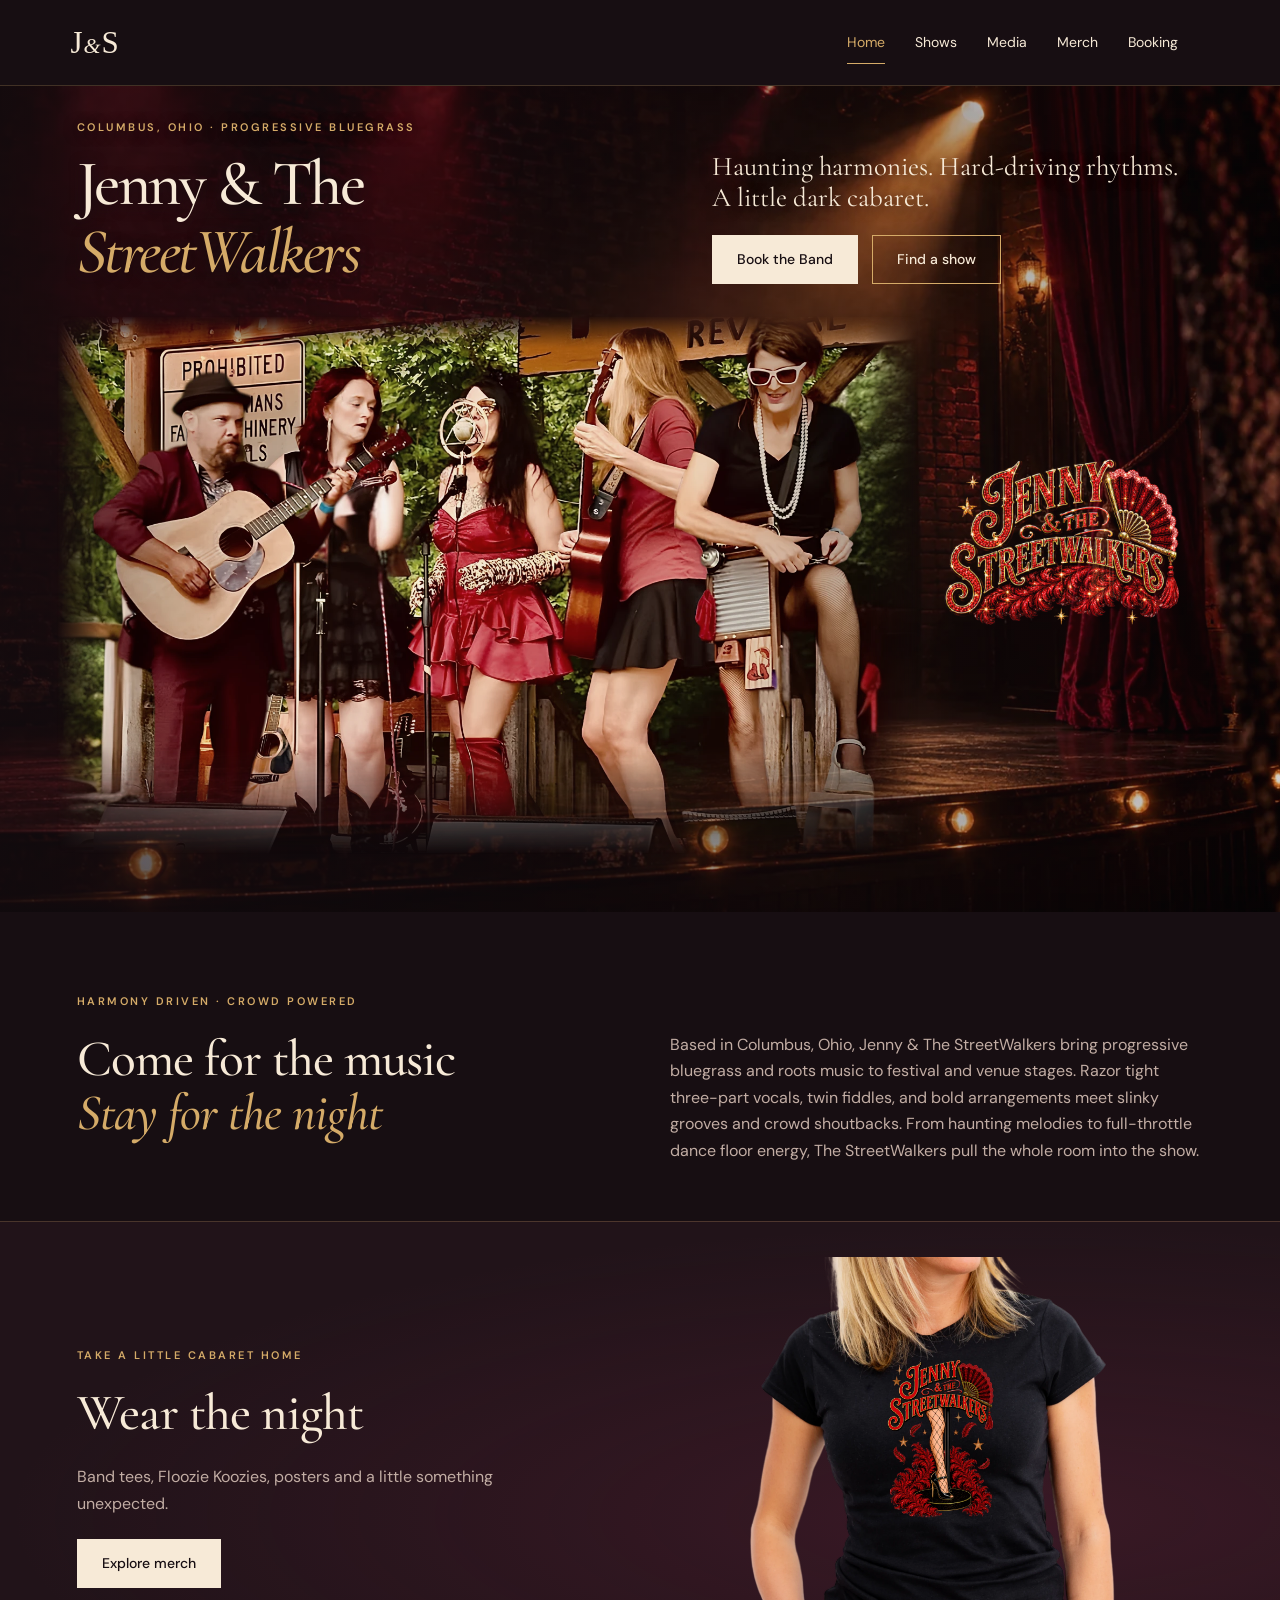
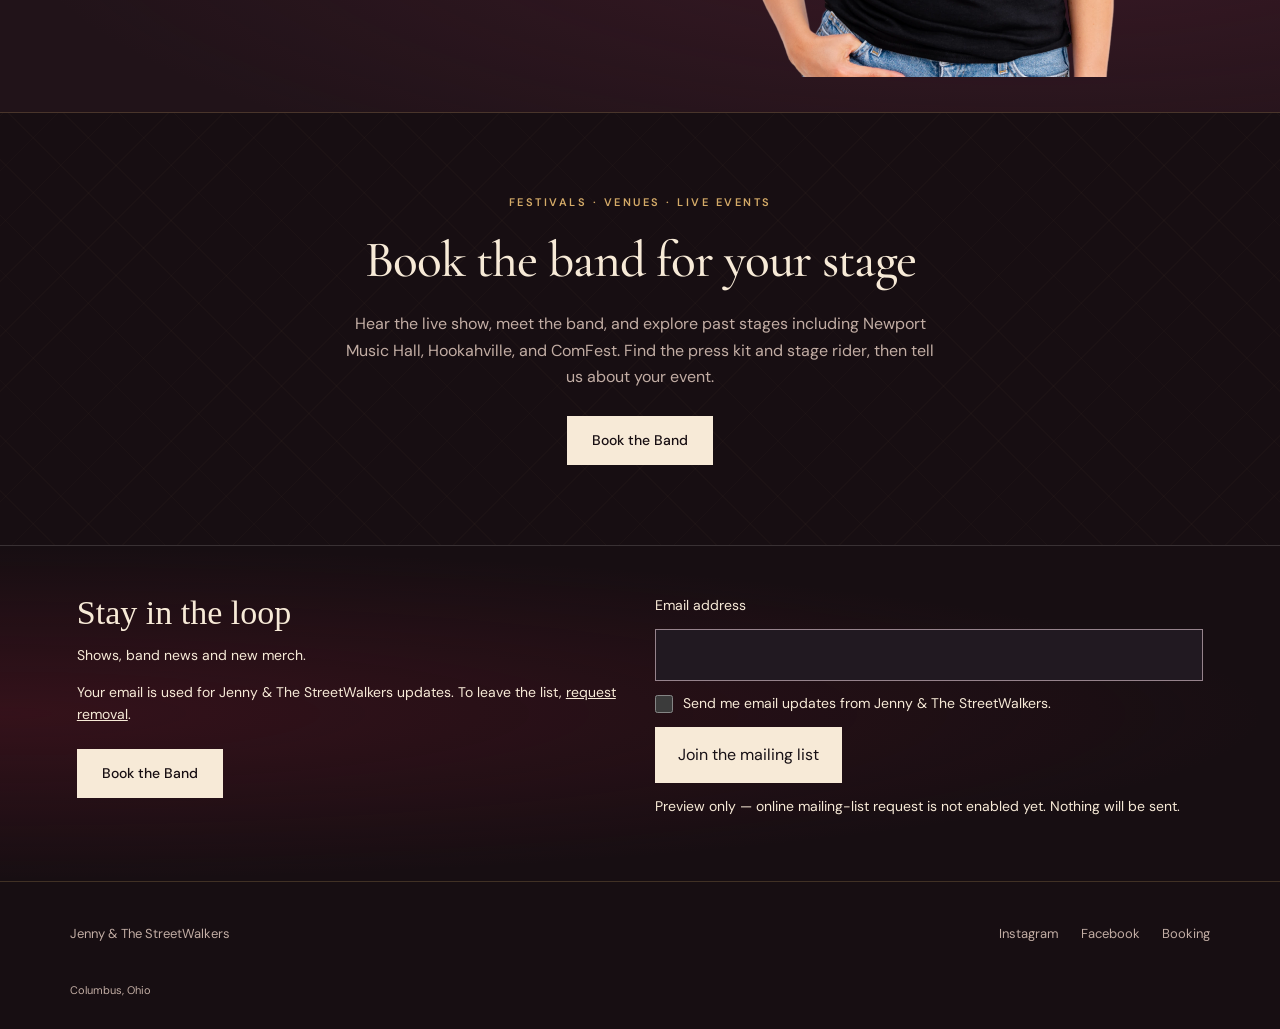
==== commit 551df3dd: "Polish booking page bio copy" ====
--- a/index.html
+++ b/index.html
@@ -8,7 +8,7 @@
   <meta name="description" content="Columbus, Ohio progressive bluegrass and roots band. Hear Jenny &amp; The StreetWalkers live, explore past stages, and inquire about festival and venue bookings.">
   <title>Jenny &amp; The StreetWalkers | Columbus Bluegrass &amp; Roots Band</title>
   <link rel="icon" href="art/logo.png">
-  <link rel="stylesheet" href="release.css?v=shows-1">
+  <link rel="stylesheet" href="release.css?v=publication-20260922">
 <link rel="stylesheet" href="mailing-list.css"><meta property="og:title" content="Jenny &amp; The StreetWalkers | Columbus Bluegrass &amp; Roots Band">
 <meta property="og:description" content="Columbus, Ohio progressive bluegrass and roots band. Hear Jenny &amp; The StreetWalkers live, explore past stages, and inquire about festival and venue bookings.">
 <meta property="og:type" content="website">
@@ -36,21 +36,20 @@
 <main id="main">
 <section class="hero hero-performance">
   <div class="hero-copy"><p class="eyebrow">Columbus, Ohio · Progressive bluegrass</p>
-    <h1>Jenny &amp; The<br/><em>StreetWalkers</em></h1>
+    <h1 class="champagne-spotlight"><span class="spotlight-ink">Jenny &amp; The</span><br/><em class="spotlight-ink">StreetWalkers</em></h1>
     <p class="hero-tag">Haunting harmonies. Hard-driving rhythms.<br/>A little dark cabaret.</p>
-    <p class="hero-sub">Roots, dark cabaret &amp; circus noir. Five musicians. One shared microphone. A night built together.</p>
     <div class="actions"><a class="button light" href="contact.html#booking-form">Book the Band</a><a class="button" href="shows.html">Find a show</a></div>
   </div>
-  <div class="hero-visuals"><figure class="hero-band-photo"><img src="band.webp" fetchpriority="high" alt="Jenny &amp; The StreetWalkers performing together" width="1600" height="1000"></figure>
+  <div class="hero-visuals"><figure class="hero-band-photo home-haze-photo"><img src="band.webp" fetchpriority="high" alt="Jenny &amp; The StreetWalkers performing together" width="1600" height="1000"></figure>
   <figure class="hero-art"><img src="art/logo.webp" alt="Jenny &amp; The StreetWalkers logo" width="1600" height="1600"></figure>
   </div>
 </section>
-<section class="section intro"><p class="eyebrow">Harmony driven · Crowd powered</p><div class="split"><h2>Come for the music<br/><em>Stay for the night</em></h2><p>Based in Columbus, Ohio, Jenny &amp; The StreetWalkers bring progressive bluegrass and roots music to festival and venue stages. Razor-tight three-part vocals, twin fiddles and bold arrangements meet slinky grooves and crowd shoutbacks. From haunting melodies to full-throttle dance-floor energy, The StreetWalkers pull the whole room into the show.</p></div>
+<section class="section intro"><p class="eyebrow">Harmony driven · Crowd powered</p><div class="split"><h2>Come for the music<br/><em>Stay for the night</em></h2><p>Based in Columbus, Ohio, Jenny &amp; The StreetWalkers bring progressive bluegrass and roots music to festival and venue stages. Razor tight three-part vocals, twin fiddles, and bold arrangements meet slinky grooves and crowd shoutbacks. From haunting melodies to full-throttle dance floor energy, The StreetWalkers pull the whole room into the show.</p></div>
 </section>
 
 <section class="section merch-teaser"><div><p class="eyebrow">Take a little cabaret home</p><h2>Wear the night</h2><p>Band tees, Floozie Koozies, posters and a little something unexpected.</p><a class="button light" href="merch.html">Explore merch</a></div><img src="art/wear-the-night-slide6.webp" loading="lazy" alt="Jenny &amp; The StreetWalkers merchandise artwork" width="1600" height="1600"></section>
-<section class="section booking"><p class="eyebrow">Festivals · Venues · Live events</p><h2>Book the band for your stage</h2><p>Hear the live show, meet the band and explore past stages including Newport Music Hall, Hookahville and ComFest. Find the press kit and stage rider, then tell us about your event.</p><a class="button light" href="contact.html#booking-form">Book the Band</a></section>
+<section class="section booking"><p class="eyebrow">Festivals · Venues · Live events</p><h2>Book the band for your stage</h2><p>Hear the live show, meet the band, and explore past stages including Newport Music Hall, Hookahville, and ComFest. Find the press kit and stage rider, then tell us about your event.</p><a class="button light" href="contact.html#booking-form">Book the Band</a></section>
 </main>
 <section class="mailing-signup jenny-mailing" aria-labelledby="mailing-heading"><div><h2 id="mailing-heading">Stay in the loop</h2><p>Shows, band news and new merch.</p><p>Your email is used for Jenny &amp; The StreetWalkers updates. To leave the list, <a href="mailto:jennywalker4rio@gmail.com?subject=Unsubscribe">request removal</a>.</p><a class="button light mailing-booking" href="contact.html#booking-form">Book the Band</a></div><form name="jenny-mailing-list" method="POST" data-netlify="true" netlify-honeypot="bot-field"><input type="hidden" name="form-name" value="jenny-mailing-list"><p hidden><label>Leave this empty<input name="bot-field" tabindex="-1" autocomplete="off"></label></p><label for="mailing-email">Email address</label><input id="mailing-email" name="email" type="email" autocomplete="email" required maxlength="254"><label class="mailing-consent"><input type="checkbox" name="consent" value="Yes, send me email updates" required><span>Send me email updates from Jenny &amp; The StreetWalkers.</span></label><button type="submit" disabled>Join the mailing list</button><p role="status" aria-live="polite">Preview: online signup is not enabled yet.</p></form></section><footer><span>Jenny &amp; The StreetWalkers</span><div><a href="https://www.instagram.com/jwalkers007/" target="_blank" rel="noopener noreferrer">Instagram</a><a href="https://www.facebook.com/share/1En8tn4dpR/" target="_blank" rel="noopener noreferrer">Facebook</a><a href="contact.html">Booking</a></div><small>Columbus, Ohio</small></footer>
-<script src="site-config.js" defer></script><script src="site-forms.js" defer></script><script src="mailing-list.js" defer></script></body>
+<script src="site-config.js" defer></script><script src="site-forms.js" defer></script><script src="mailing-list.js" defer></script><script src="champagne-spotlight.js" defer></script></body>
 </html>
--- a/release.css
+++ b/release.css
@@ -108,10 +108,7 @@
 .inner-page .bio-story p{line-height:1.8}
 .inner-page .bio-story p:first-child{line-height:1.6}
 .inner-page .stages{background:linear-gradient(90deg,#64152a20,transparent)}
-.inner-page .calendar-frame{position:relative;isolation:isolate}
-.inner-page .calendar-frame::before{content:'';position:absolute;inset:0;z-index:-1;background:repeating-linear-gradient(55deg,transparent 0 17px,#080407 18px 21px,transparent 22px 38px),repeating-linear-gradient(-55deg,transparent 0 17px,#080407 18px 21px,transparent 22px 38px),linear-gradient(110deg,#a51436b8,#6d1024bb),url('art/calendar-stage.webp') center/cover no-repeat;pointer-events:none}
 .inner-page .calendar-panel{position:relative}
-.inner-page .calendar-frame{background-color:#6d1024}
 .inner-page .mailing-signup{padding-inline:max(6%,calc((100% - 1250px)/2));gap:48px}
 .inner-page .mailing-signup h2{font-family:'Cormorant Garamond',Georgia,serif;font-size:40px}
 @media(max-width:650px){
@@ -120,11 +117,86 @@
  .inner-page .page-heading,.inner-page .calendar-heading{padding-top:42px;padding-bottom:30px}
  .inner-page .page-heading h1,.inner-page .calendar-heading h1{font-size:clamp(52px,13vw,76px)}
  .inner-page .mailing-signup{gap:22px}
- .inner-page .calendar-frame::before{inset:0}
-}
+ }
 
 /* A single gentle entrance and quiet gallery lighting for the booking photo. */
 .booking-live-photo{animation:booking-photo-arrive 1s ease-out both;box-shadow:0 24px 60px #0005,0 0 45px #d5ab6810;transition:box-shadow .45s ease}
 @keyframes booking-photo-arrive{from{opacity:.82;transform:translateY(6px)}to{opacity:1;transform:translateY(0)}}
 @media(hover:hover){.booking-live-photo:hover{box-shadow:0 28px 65px #0006,0 0 50px #d5ab681a}}
 .booking-summary{max-width:60ch;color:var(--cream)}
+
+/* A single champagne pass, scoped to the two selected text treatments. */
+.champagne-spotlight .spotlight-ink{--spotlight-base:var(--cream);color:var(--spotlight-base)}
+.champagne-spotlight em.spotlight-ink,.eyebrow.champagne-spotlight .spotlight-ink{--spotlight-base:var(--gold)}
+@supports ((background-clip:text) or (-webkit-background-clip:text)){
+ .champagne-spotlight.is-spotlit .spotlight-ink{background-image:linear-gradient(110deg,var(--spotlight-base) 0%,var(--spotlight-base) 43%,#e7bdad 47%,#e9ce98 49%,#fff8e9 50%,#f3dfb6 52%,var(--spotlight-base) 57%,var(--spotlight-base) 100%);background-size:300% 100%;background-position:100% 50%;background-clip:text;-webkit-background-clip:text;color:transparent;-webkit-text-fill-color:transparent;animation:champagne-text-pass 1800ms ease-in-out 1}
+}
+@keyframes champagne-text-pass{from{background-position:100% 50%}to{background-position:0% 50%}}
+@media(prefers-reduced-motion:reduce),(forced-colors:active){
+ .champagne-spotlight .spotlight-ink,.champagne-spotlight.is-spotlit .spotlight-ink{animation:none!important;background:none;color:var(--spotlight-base);-webkit-text-fill-color:currentColor}
+}
+
+
+/* The growing mask reveals and retains light; it never rotates the artwork. */
+@property --perimeter-reveal{syntax:'<angle>';inherits:true;initial-value:360deg}
+.champagne-showcase .booking-live-photo{animation:none;transition:none;border:0;background:#100c10;box-shadow:none;padding:14px 14px 0}
+.champagne-photo-frame{--perimeter-reveal:360deg;position:relative;isolation:isolate;padding:0;background:#100c10;overflow:visible}
+.champagne-photo-frame img{position:relative;z-index:2;opacity:1}
+.champagne-photo-frame::before,.champagne-photo-frame::after{content:'';position:absolute;pointer-events:none;mask-image:conic-gradient(from 0deg,#000 0deg var(--perimeter-reveal),transparent var(--perimeter-reveal) 360deg);-webkit-mask-image:conic-gradient(from 0deg,#000 0deg var(--perimeter-reveal),transparent var(--perimeter-reveal) 360deg)}
+.champagne-photo-frame::before {
+  inset: -4px;
+  z-index: 1;
+  box-shadow:
+    inset 0 0 9px 3px #fff8e8,
+    0 0 8px 2px #f4d39a;
+  filter: blur(2px);
+}
+
+.champagne-photo-frame::after {
+  inset: -30px;
+  z-index: 0;
+  background:
+    linear-gradient(#ffe7b0, #ffe7b0) center 30px / calc(100% - 60px) 4px no-repeat,
+    linear-gradient(#ffe7b0, #ffe7b0) center calc(100% - 30px) / calc(100% - 60px) 4px no-repeat,
+    linear-gradient(#ffe7b0, #ffe7b0) 30px center / 4px calc(100% - 60px) no-repeat,
+    linear-gradient(#ffe7b0, #ffe7b0) calc(100% - 30px) center / 4px calc(100% - 60px) no-repeat;
+  filter:
+    blur(14px)
+    drop-shadow(0 0 18px #b86bc0)
+    drop-shadow(0 0 30px #d5ab68);
+  opacity: 1;
+}
+.champagne-showcase .booking-live-photo figcaption{position:relative;z-index:3;border:0;padding:23px 8px 18px;background:#100c10;margin-top:20px}
+.champagne-showcase.is-entering .champagne-photo-frame{animation:champagne-perimeter-fill 8s linear both}
+.champagne-showcase.is-entering .champagne-photo-frame img{animation:showcase-photo-light 2.8s ease-out both}
+@keyframes champagne-perimeter-fill{from{--perimeter-reveal:0deg}to{--perimeter-reveal:360deg}}
+@keyframes showcase-photo-light{from{opacity:.35}to{opacity:1}}
+@media(prefers-reduced-motion:reduce){.champagne-showcase.is-entering .champagne-photo-frame,.champagne-showcase.is-entering .champagne-photo-frame img{animation:none!important;--perimeter-reveal:360deg;opacity:1}}
+
+
+/* Shows: stationary fishnet with a single diffused champagne/red highlight. */
+/* Fixed repeat dimensions prevent mesh phase changes when the widget grows.
+   Each tile spans one 38px diagonal period at +/-55 degrees. */
+.calendar-page .calendar-frame{position:relative;isolation:isolate;overflow:hidden;background-size:46.389434px 66.250978px,46.389434px 66.250978px,auto;background-position:0 0,0 0,0 0;background-repeat:repeat,repeat,no-repeat}
+.calendar-page .calendar-frame::after{content:'';position:absolute;inset:0;pointer-events:none;z-index:0;background:radial-gradient(ellipse at 18% 0%,#ffe9bd40 0%,#e23c5820 28%,transparent 65%)}
+.calendar-page .calendar-panel{position:relative;z-index:1}
+
+/* A separate light follows the perimeter; the fishnet background never moves. */
+.calendar-page .calendar-frame::before{content:'';position:absolute;top:0;left:0;width:150px;height:150px;pointer-events:none;z-index:0;background:radial-gradient(circle,#ffe9bd99 0%,#d5ab6855 25%,transparent 70%);offset-path:inset(0 round 28px);offset-anchor:center;offset-rotate:0deg;animation:calendar-perimeter-light 18s linear infinite}
+@keyframes calendar-perimeter-light{from{offset-distance:0%}to{offset-distance:100%}}
+@media(max-width:650px){.calendar-page .calendar-frame::before{width:95px;height:95px;offset-path:inset(0 round 12px)}}
+@media(prefers-reduced-motion:reduce){.calendar-page .calendar-frame::before{animation:none!important;offset-distance:12%}}
+
+/* Homepage-only haze: the photograph and its crop remain stationary. */
+.hero-performance .home-haze-photo{overflow:hidden;isolation:isolate}
+.hero-performance .home-haze-photo::after{content:'';position:absolute;inset:-8% auto -8% 0;width:75%;pointer-events:none;z-index:2;background:radial-gradient(ellipse at 50% 46%,#fff5dfdd 0%,#ead5b688 24%,#96759840 48%,transparent 74%);filter:blur(12px);opacity:0;transform:translateX(-115%);animation:home-stage-haze 11s linear infinite}
+@keyframes home-stage-haze{0%{transform:translateX(-115%);opacity:0}18%{opacity:.22}48%{opacity:.32}78%{opacity:.18}92%,100%{transform:translateX(170%);opacity:0}}
+@media(prefers-reduced-motion:reduce){.hero-performance .home-haze-photo::after{animation:none!important;opacity:0}}
+
+/* Merch-only ambient wash: broad gradient falloff needs no costly blur filter. */
+.merch-ambient-page main{overflow:clip}
+.merch-ambient-page main>section{position:relative;z-index:1}
+.merch-ambient-light{position:absolute;inset:0;pointer-events:none;z-index:0;overflow:hidden}
+.merch-ambient-light::before{content:'';position:absolute;inset:0 auto 0 0;width:100%;pointer-events:none;background:radial-gradient(ellipse at 50% 18%,#fff3d5b3 0%,#e8c58c70 16%,#906b9433 38%,transparent 65%),radial-gradient(ellipse at 50% 78%,#f4ddad66 0%,#906b942b 28%,transparent 60%);opacity:0;transform:translateX(-90%);animation:merch-ambient-wash 18s linear infinite}
+@keyframes merch-ambient-wash{0%{transform:translateX(-90%);opacity:0}18%{opacity:.3}50%{opacity:.4}80%{opacity:.25}95%,100%{transform:translateX(90%);opacity:0}}
+@media(prefers-reduced-motion:reduce){.merch-ambient-light::before{animation:none!important;transform:none;opacity:.16}}
